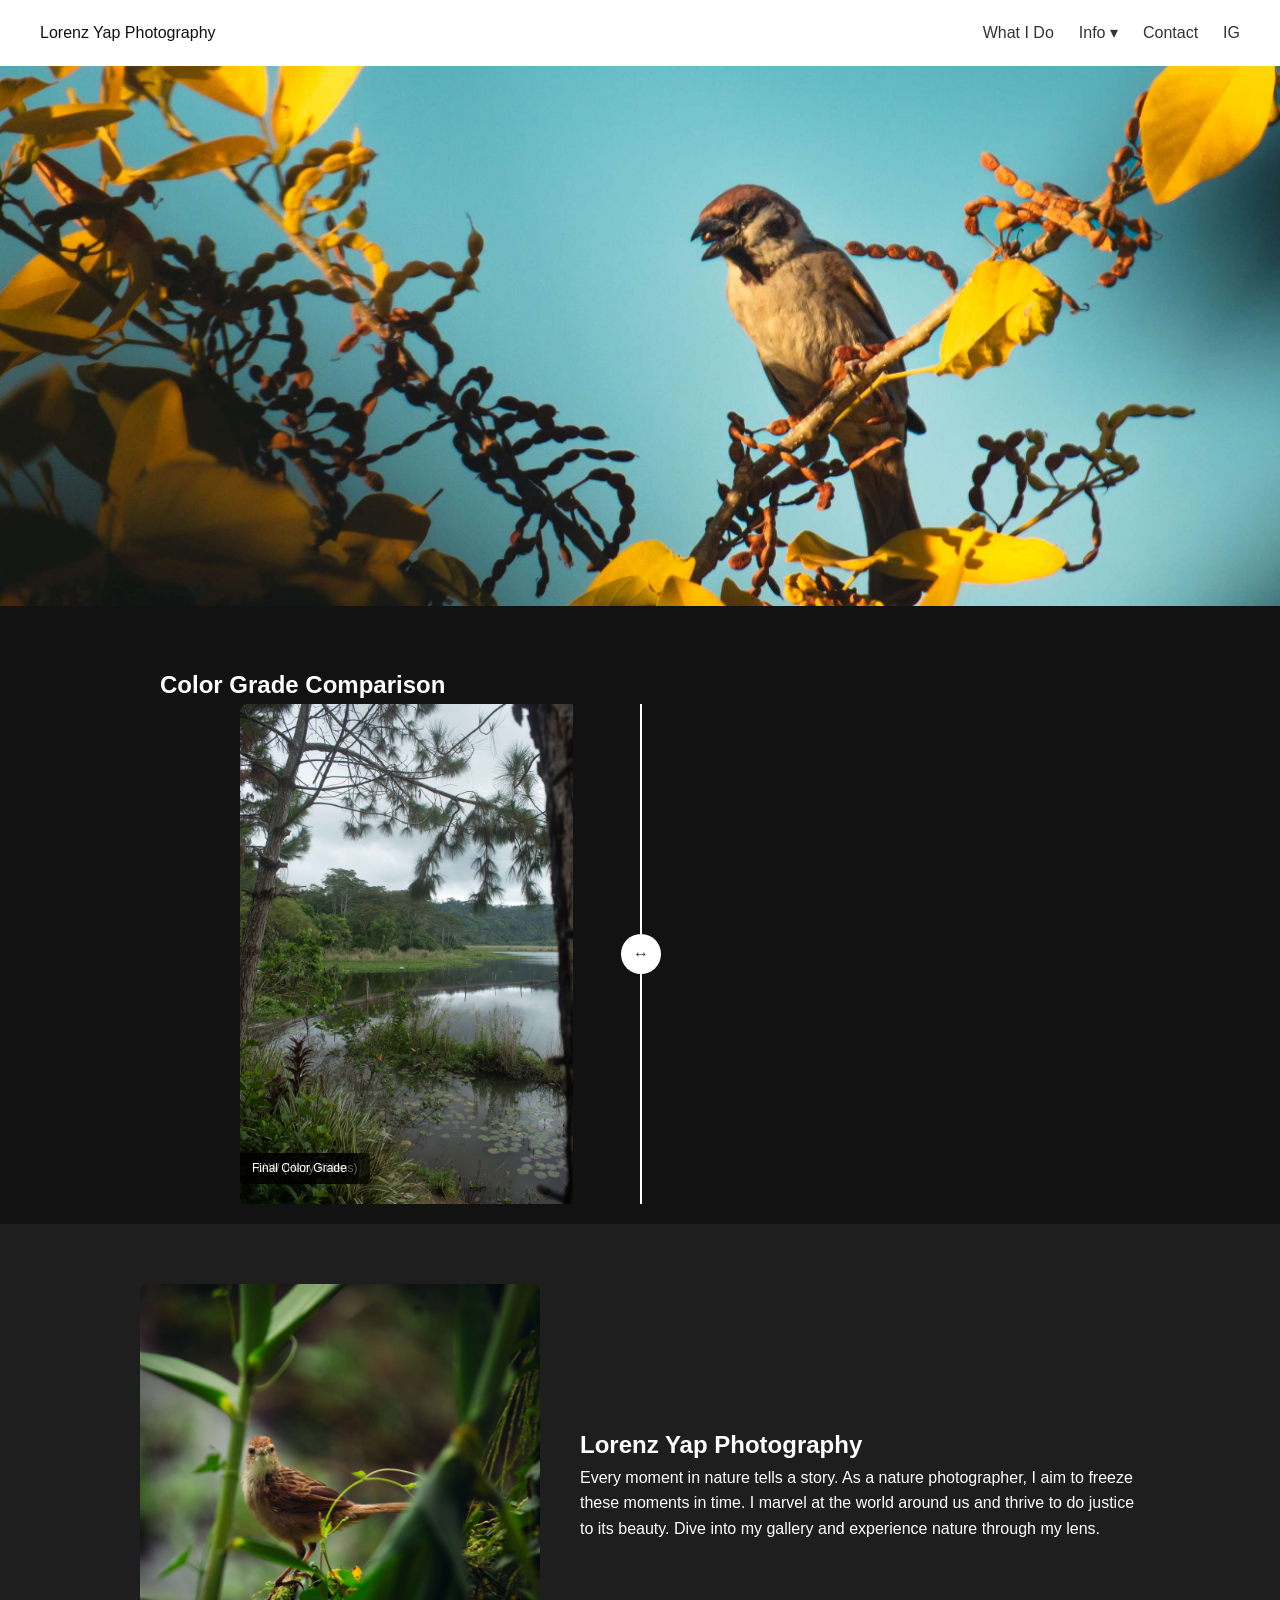
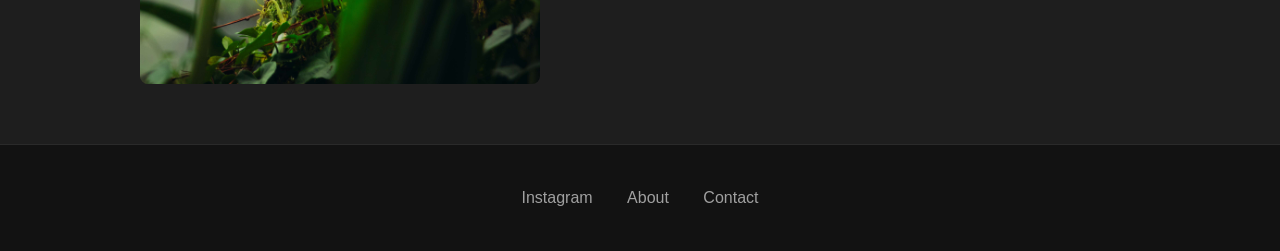
==== index.html @ a3f5b10c "testfirst" ====
<!DOCTYPE html>
<html lang="en">
<head>
    <meta charset="UTF-8">
    <meta name="viewport" content="width=device-width, initial-scale=1.0">
    <title>Lorenz Yap | Photography Portfolio</title>
    <link rel="stylesheet" href="style.css">
</head>
<body>

    <nav class="site-navigation">
        <div class="nav-container">
            <div class="nav-logo">Lorenz Yap Photography</div>
            <div class="nav-links">
                <a href="#what-i-do">What I Do</a>
                <div class="dropdown">
                    <a href="#" class="dropbtn">Info ▾</a>
                    <div class="dropdown-content">
                        <a href="equipment.html">Equipment</a>
                        <a href="about.html">About Me</a>
                    </div>
                </div>
                <a href="contact.html">Contact</a>
                <a href="https://instagram.com" target="_blank" class="social-icon">IG</a>
            </div>
        </div>
    </nav>

    <section class="hero-carousel">
        <div class="carousel-slide fade"><img src="Sparrow.jpg" alt="Photography"></div>
        <div class="carousel-slide fade"><img src="Munia.jpg" alt="Photography"></div>
        <div class="carousel-slide fade"><img src="Sunbird.jpg" alt="Photography"></div>
    </section>

    <div class="portfolio-container">
        <section class="slider-section">
            <h2 class="section-title">Color Grade Comparison</h2>
            <div class="slider-container" id="sliderContainer">
                <img src="Edit1.jpg" alt="Edited" class="slider-img img-after">
                <div class="slider-badge badge-edited">Final Color Grade</div>
                <div class="img-before" id="beforeImg">
                    <img src="Raw1.jpg" alt="RAW" class="slider-img">
                    <div class="slider-badge badge-raw">RAW (Hazy Kitlens)</div>
                </div>
                <input type="range" min="0" max="100" value="50" class="slider-input" id="imageSlider">
                <div class="slider-handle" id="sliderHandle"><div class="slider-button">↔</div></div>
            </div>
        </section>
    </div>

    <section class="about-section">
        <div class="about-container">
            <img src="Grassbird.jpg" alt="About Me">
            <div class="about-text">
                <h2>Lorenz Yap Photography</h2>
                <p>Every moment in nature tells a story. As a nature photographer, I aim to freeze these moments in time. I marvel at the world around us and thrive to do justice to its beauty. Dive into my gallery and experience nature through my lens.</p>
            </div>
        </div>
    </section>

    <footer class="site-footer">
        <div class="footer-links">
            <a href="https://instagram.com" target="_blank">Instagram</a>
            <a href="about.html">About</a>
            <a href="contact.html">Contact</a>
        </div>
    </footer>

    <script src="script.js"></script>
</body>
</html>
---- style.css ----
:root { --bg-primary: #121212; --bg-surface: #1e1e1e; --text-main: #ffffff; --text-muted: #a0a0a0; --border-color: #2a2a2a; }
* { margin: 0; padding: 0; box-sizing: border-box; }
body { background-color: var(--bg-primary); color: var(--text-main); font-family: sans-serif; line-height: 1.6; }

.site-navigation { background-color: #ffffff; color: #111111; padding: 20px 40px; box-shadow: 0 4px 20px rgba(0,0,0,0.1); }
.nav-container { max-width: 1200px; margin: 0 auto; display: flex; justify-content: space-between; align-items: center; }
.nav-links { display: flex; align-items: center; }
.nav-links a { color: #333333; text-decoration: none; margin-left: 25px; }

.dropdown { position: relative; display: inline-block; }
.dropdown-content { display: none; position: absolute; background-color: #ffffff; min-width: 140px; box-shadow: 0px 8px 16px rgba(0,0,0,0.1); z-index: 100; top: 100%; left: 0; }
.dropdown-content a { color: #444444 !important; padding: 12px 16px; display: block; }
.dropdown:hover .dropdown-content { display: block; }

.hero-carousel { position: relative; height: 60vh; width: 100%; overflow: hidden; margin-bottom: 40px; }
.carousel-slide { position: absolute; width: 100%; height: 100%; display: none; }
.carousel-slide img { width: 100%; height: 100%; object-fit: cover; }
.fade { animation: fadeEffect 1.5s; }
@keyframes fadeEffect { from {opacity: 0.4;} to {opacity: 1;} }

.portfolio-container { max-width: 1000px; margin: 0 auto; padding: 20px; }
.slider-container { position: relative; width: 100%; max-width: 800px; height: 500px; margin: 0 auto; border-radius: 8px; overflow: hidden; }
.slider-img { position: absolute; top: 0; left: 0; height: 100%; object-fit: cover; pointer-events: none; }
.img-before { position: absolute; top: 0; left: 0; height: 100%; width: 50%; overflow: hidden; z-index: 2; }
.slider-input { position: absolute; top: 0; left: 0; width: 100%; height: 100%; opacity: 0; cursor: ew-resize; z-index: 20; }
.slider-handle { position: absolute; top: 0; bottom: 0; left: 50%; width: 2px; background: #ffffff; z-index: 10; pointer-events: none; }
.slider-button { position: absolute; top: 50%; left: 50%; transform: translate(-50%, -50%); width: 40px; height: 40px; background: #ffffff; border-radius: 50%; display: flex; align-items: center; justify-content: center; color: #333333; }
.slider-badge { position: absolute; bottom: 20px; padding: 6px 12px; background: rgba(0,0,0,0.6); border-radius: 4px; font-size: 0.75rem; z-index: 5; }

.about-section { background: var(--bg-surface); padding: 60px 20px; }
.about-container { display: flex; align-items: center; gap: 40px; max-width: 1000px; margin: auto; }
.about-container img { width: 40%; border-radius: 8px; }
.about-text { width: 60%; }

.site-footer { padding: 40px; text-align: center; border-top: 1px solid var(--border-color); }
.footer-links a { margin: 0 15px; color: var(--text-muted); text-decoration: none; }
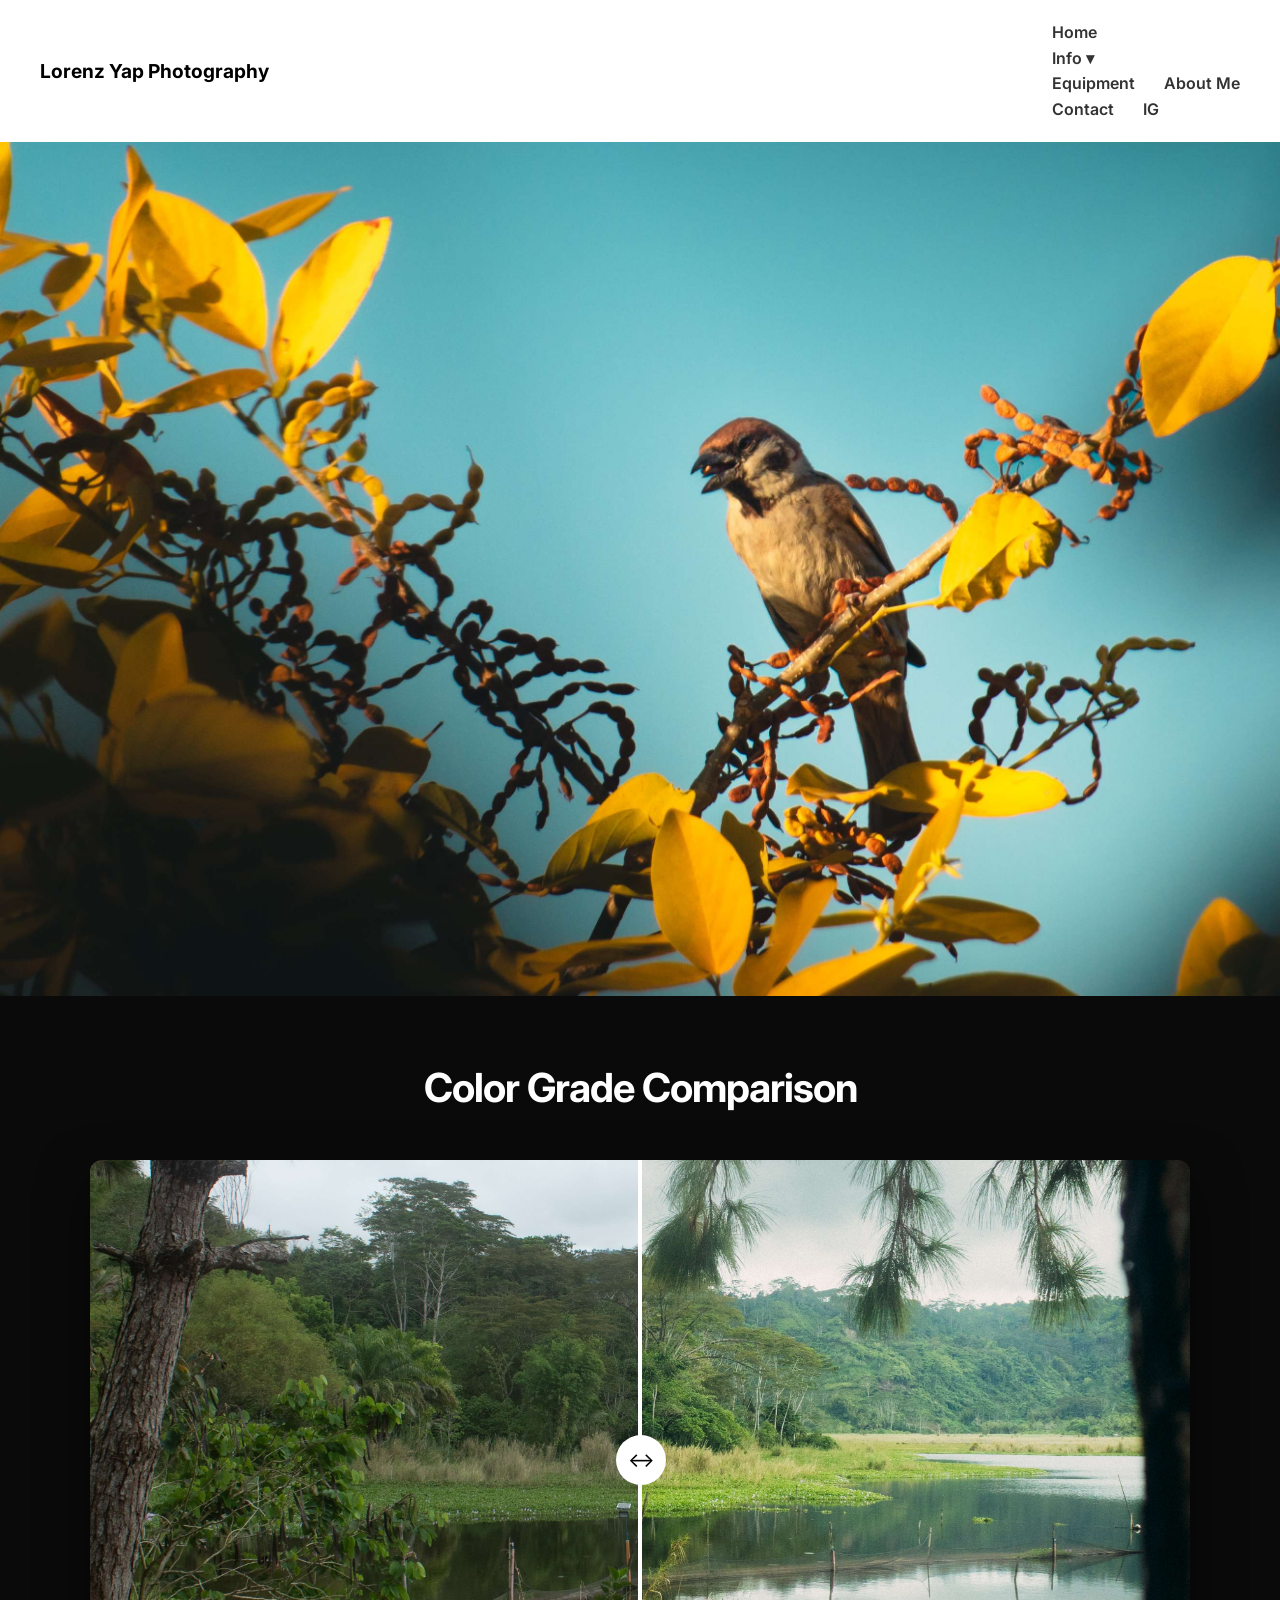
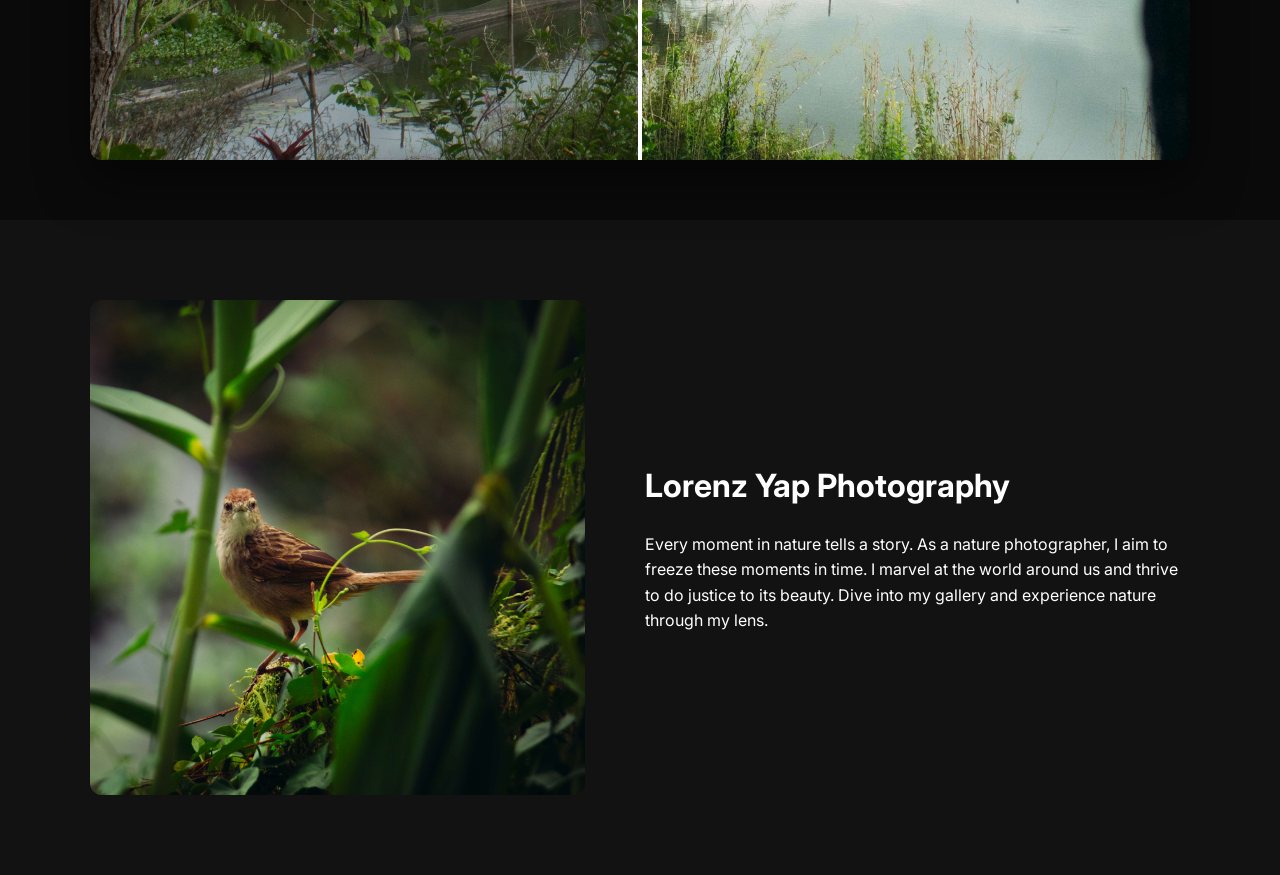
==== commit 0ffc1ca8: "test11" ====
--- a/index.html
+++ b/index.html
@@ -3,7 +3,8 @@
 <head>
     <meta charset="UTF-8">
     <meta name="viewport" content="width=device-width, initial-scale=1.0">
-    <title>Lorenz Yap | Photography Portfolio</title>
+    <title>Lorenz Yap | Photography</title>
+    <link href="https://fonts.googleapis.com/css2?family=Inter:wght@400;700&display=swap" rel="stylesheet">
     <link rel="stylesheet" href="style.css">
 </head>
 <body>
@@ -12,7 +13,7 @@
         <div class="nav-container">
             <div class="nav-logo">Lorenz Yap Photography</div>
             <div class="nav-links">
-                <a href="#what-i-do">What I Do</a>
+                <a href="#">Home</a>
                 <div class="dropdown">
                     <a href="#" class="dropbtn">Info ▾</a>
                     <div class="dropdown-content">
@@ -27,9 +28,9 @@
     </nav>
 
     <section class="hero-carousel">
-        <div class="carousel-slide fade"><img src="Sparrow.jpg" alt="Photography"></div>
-        <div class="carousel-slide fade"><img src="Munia.jpg" alt="Photography"></div>
-        <div class="carousel-slide fade"><img src="Sunbird.jpg" alt="Photography"></div>
+        <div class="carousel-slide fade"><img src="Sparrow.jpg" alt="Photo 1"></div>
+        <div class="carousel-slide fade"><img src="Munia.jpg" alt="Photo 2"></div>
+        <div class="carousel-slide fade"><img src="Sunbird.jpg" alt="Photo 3"></div>
     </section>
 
     <div class="portfolio-container">
@@ -58,14 +59,6 @@
         </div>
     </section>
 
-    <footer class="site-footer">
-        <div class="footer-links">
-            <a href="https://instagram.com" target="_blank">Instagram</a>
-            <a href="about.html">About</a>
-            <a href="contact.html">Contact</a>
-        </div>
-    </footer>
-
     <script src="script.js"></script>
 </body>
 </html>
--- a/style.css
+++ b/style.css
@@ -1,36 +1,31 @@
-:root { --bg-primary: #121212; --bg-surface: #1e1e1e; --text-main: #ffffff; --text-muted: #a0a0a0; --border-color: #2a2a2a; }
+:root { --bg-primary: #0a0a0a; --bg-surface: #121212; --text-main: #ffffff; --text-muted: #a0a0a0; }
 * { margin: 0; padding: 0; box-sizing: border-box; }
-body { background-color: var(--bg-primary); color: var(--text-main); font-family: sans-serif; line-height: 1.6; }
+body { background-color: var(--bg-primary); color: var(--text-main); font-family: 'Inter', sans-serif; line-height: 1.6; }
 
-.site-navigation { background-color: #ffffff; color: #111111; padding: 20px 40px; box-shadow: 0 4px 20px rgba(0,0,0,0.1); }
+/* Nav */
+.site-navigation { background-color: #ffffff; padding: 20px 40px; }
 .nav-container { max-width: 1200px; margin: 0 auto; display: flex; justify-content: space-between; align-items: center; }
-.nav-links { display: flex; align-items: center; }
-.nav-links a { color: #333333; text-decoration: none; margin-left: 25px; }
+.nav-logo { font-weight: 700; color: #000; font-size: 1.2rem; }
+.nav-links a { color: #333; text-decoration: none; margin-left: 25px; font-weight: 600; }
 
-.dropdown { position: relative; display: inline-block; }
-.dropdown-content { display: none; position: absolute; background-color: #ffffff; min-width: 140px; box-shadow: 0px 8px 16px rgba(0,0,0,0.1); z-index: 100; top: 100%; left: 0; }
-.dropdown-content a { color: #444444 !important; padding: 12px 16px; display: block; }
-.dropdown:hover .dropdown-content { display: block; }
-
-.hero-carousel { position: relative; height: 60vh; width: 100%; overflow: hidden; margin-bottom: 40px; }
+/* 3:2 Hero Carousel */
+.hero-carousel { position: relative; width: 100%; aspect-ratio: 3 / 2; overflow: hidden; margin-bottom: 60px; }
 .carousel-slide { position: absolute; width: 100%; height: 100%; display: none; }
 .carousel-slide img { width: 100%; height: 100%; object-fit: cover; }
-.fade { animation: fadeEffect 1.5s; }
-@keyframes fadeEffect { from {opacity: 0.4;} to {opacity: 1;} }
 
-.portfolio-container { max-width: 1000px; margin: 0 auto; padding: 20px; }
-.slider-container { position: relative; width: 100%; max-width: 800px; height: 500px; margin: 0 auto; border-radius: 8px; overflow: hidden; }
-.slider-img { position: absolute; top: 0; left: 0; height: 100%; object-fit: cover; pointer-events: none; }
-.img-before { position: absolute; top: 0; left: 0; height: 100%; width: 50%; overflow: hidden; z-index: 2; }
+/* Bigger Landscape Slider */
+.section-title { text-align: center; font-size: 2.5rem; margin-bottom: 40px; letter-spacing: -1px; }
+.slider-container { position: relative; width: 100%; max-width: 1100px; height: 600px; margin: 0 auto; border-radius: 12px; overflow: hidden; box-shadow: 0 20px 50px rgba(0,0,0,0.5); }
+.slider-img { position: absolute; top: 0; left: 0; width: 100%; height: 100%; object-fit: cover; pointer-events: none; }
+.img-before { position: absolute; top: 0; left: 0; height: 100%; width: 50%; overflow: hidden; z-index: 2; border-right: 2px solid white; }
+.img-before img { width: 1100px; } /* Ensures raw image matches container width */
 .slider-input { position: absolute; top: 0; left: 0; width: 100%; height: 100%; opacity: 0; cursor: ew-resize; z-index: 20; }
-.slider-handle { position: absolute; top: 0; bottom: 0; left: 50%; width: 2px; background: #ffffff; z-index: 10; pointer-events: none; }
-.slider-button { position: absolute; top: 50%; left: 50%; transform: translate(-50%, -50%); width: 40px; height: 40px; background: #ffffff; border-radius: 50%; display: flex; align-items: center; justify-content: center; color: #333333; }
-.slider-badge { position: absolute; bottom: 20px; padding: 6px 12px; background: rgba(0,0,0,0.6); border-radius: 4px; font-size: 0.75rem; z-index: 5; }
+.slider-handle { position: absolute; top: 0; bottom: 0; left: 50%; width: 2px; background: #fff; z-index: 10; pointer-events: none; }
+.slider-button { position: absolute; top: 50%; left: 50%; transform: translate(-50%, -50%); width: 50px; height: 50px; background: #fff; border-radius: 50%; display: flex; align-items: center; justify-content: center; color: #000; font-size: 20px; }
 
-.about-section { background: var(--bg-surface); padding: 60px 20px; }
-.about-container { display: flex; align-items: center; gap: 40px; max-width: 1000px; margin: auto; }
-.about-container img { width: 40%; border-radius: 8px; }
-.about-text { width: 60%; }
-
-.site-footer { padding: 40px; text-align: center; border-top: 1px solid var(--border-color); }
-.footer-links a { margin: 0 15px; color: var(--text-muted); text-decoration: none; }+/* About & Footer */
+.about-section { background: var(--bg-surface); padding: 80px 20px; margin-top: 60px; }
+.about-container { display: flex; align-items: center; gap: 60px; max-width: 1100px; margin: auto; }
+.about-container img { width: 45%; border-radius: 12px; }
+.about-text { width: 55%; }
+.about-text h2 { font-size: 2rem; margin-bottom: 20px; }
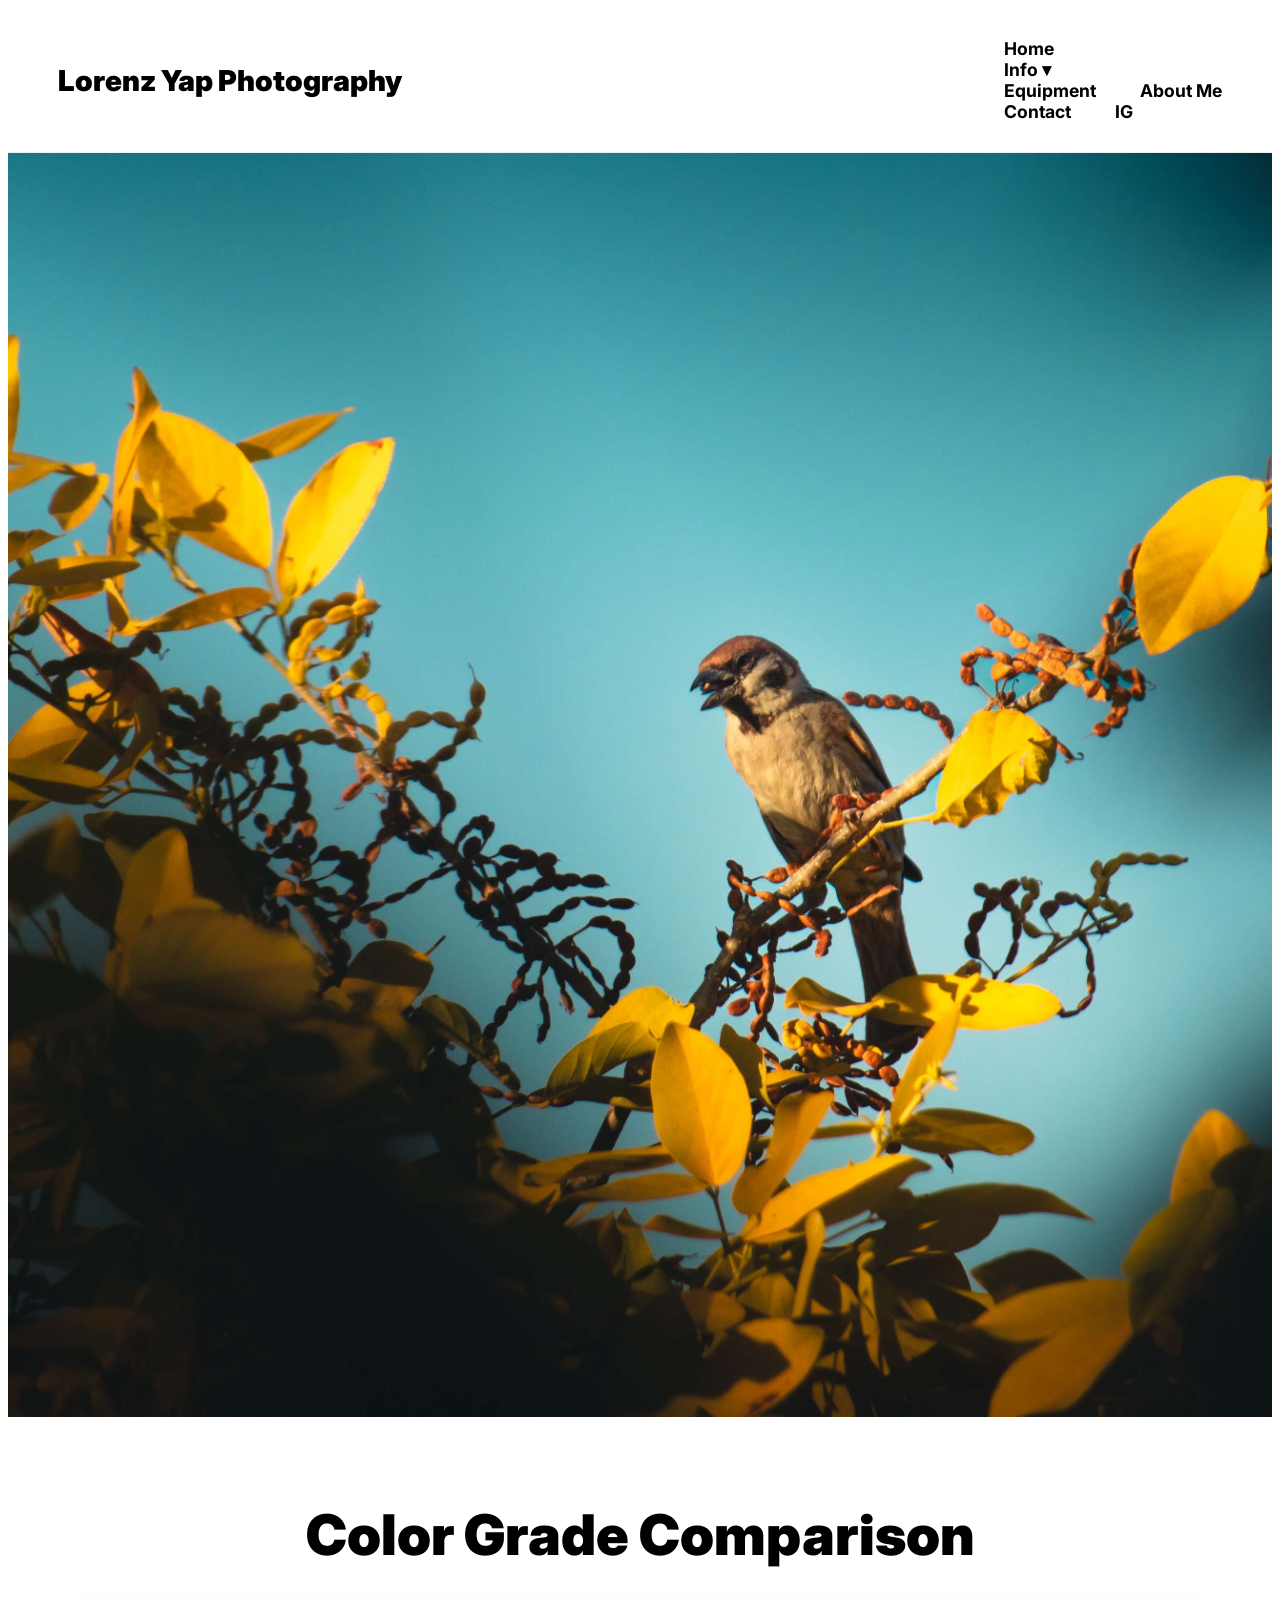
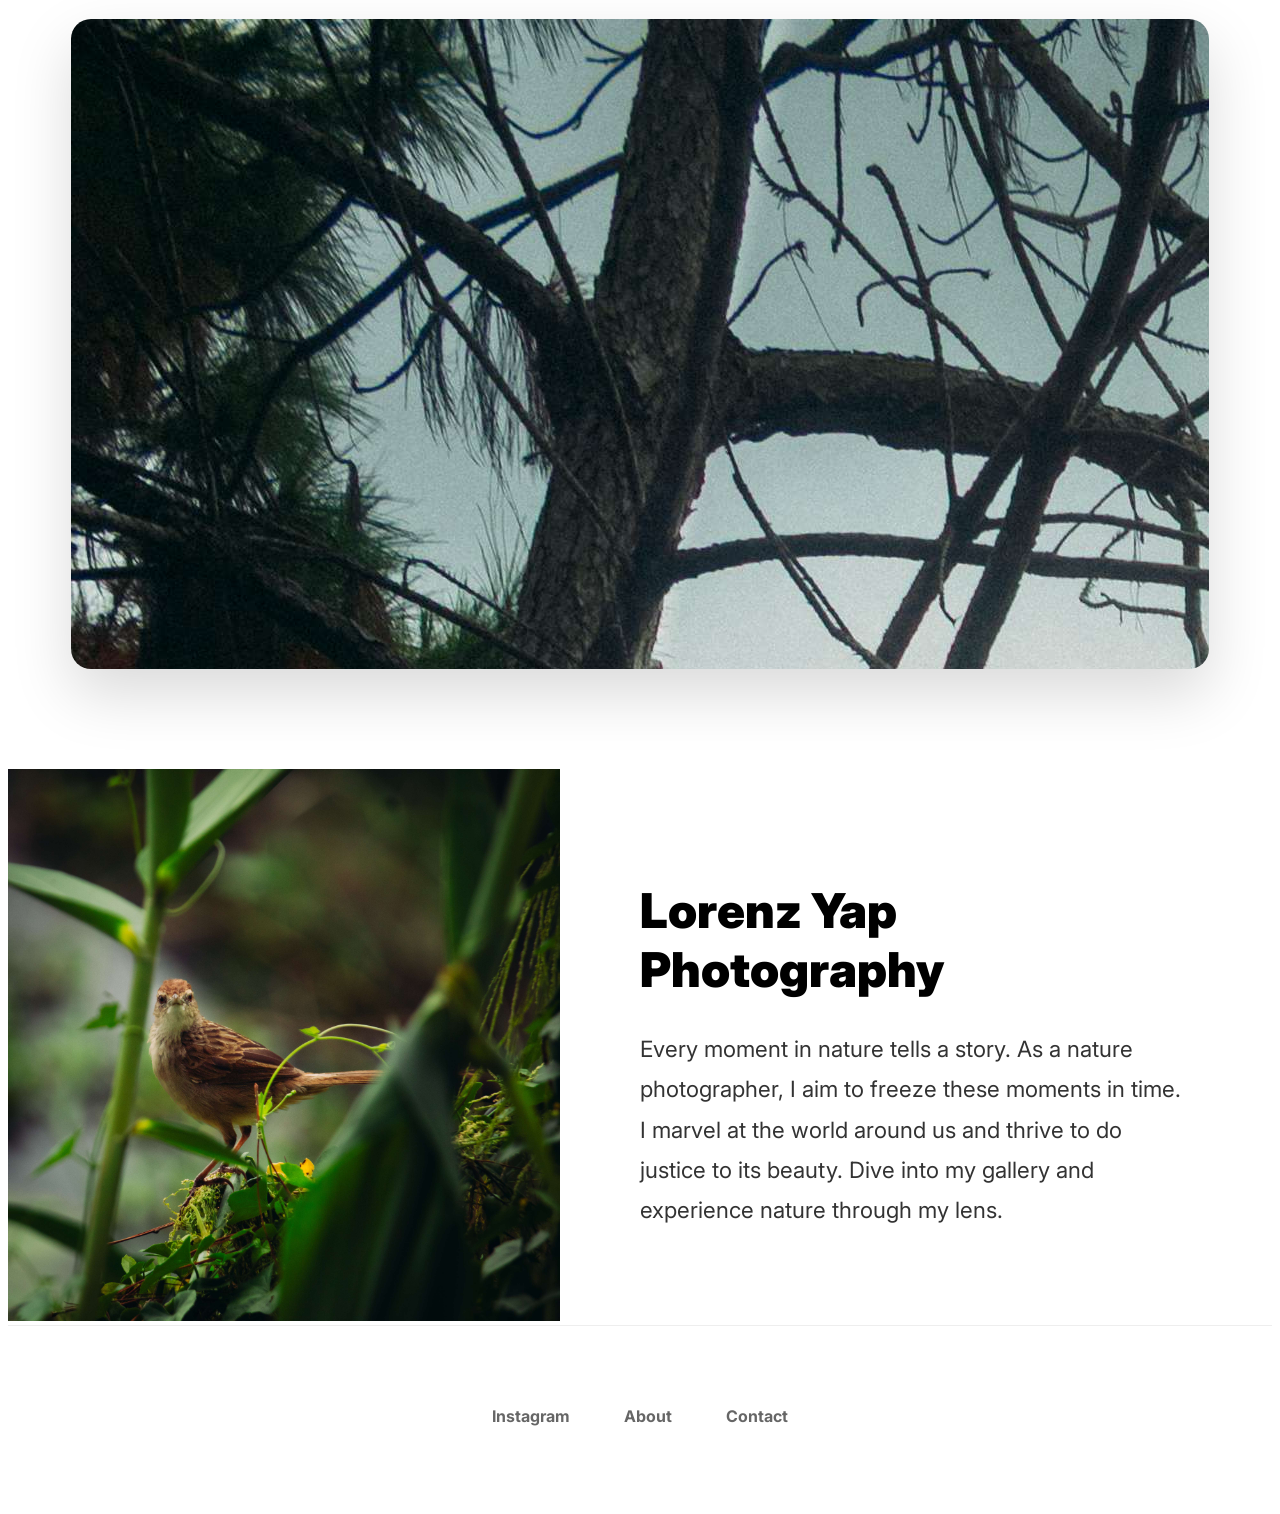
==== commit 785f8c99: "test12" ====
--- a/index.html
+++ b/index.html
@@ -4,7 +4,7 @@
     <meta charset="UTF-8">
     <meta name="viewport" content="width=device-width, initial-scale=1.0">
     <title>Lorenz Yap | Photography</title>
-    <link href="https://fonts.googleapis.com/css2?family=Inter:wght@400;700&display=swap" rel="stylesheet">
+    <link href="https://fonts.googleapis.com/css2?family=Inter:wght@400;700;900&display=swap" rel="stylesheet">
     <link rel="stylesheet" href="style.css">
 </head>
 <body>
@@ -33,31 +33,39 @@
         <div class="carousel-slide fade"><img src="Sunbird.jpg" alt="Photo 3"></div>
     </section>
 
-    <div class="portfolio-container">
+    <div class="content-wrapper">
         <section class="slider-section">
             <h2 class="section-title">Color Grade Comparison</h2>
             <div class="slider-container" id="sliderContainer">
-                <img src="Edit1.jpg" alt="Edited" class="slider-img img-after">
-                <div class="slider-badge badge-edited">Final Color Grade</div>
+                <img src="Edit1.jpg" alt="Edited" class="slider-img">
                 <div class="img-before" id="beforeImg">
                     <img src="Raw1.jpg" alt="RAW" class="slider-img">
-                    <div class="slider-badge badge-raw">RAW (Hazy Kitlens)</div>
                 </div>
                 <input type="range" min="0" max="100" value="50" class="slider-input" id="imageSlider">
                 <div class="slider-handle" id="sliderHandle"><div class="slider-button">↔</div></div>
             </div>
         </section>
+
+        <section class="about-section">
+            <div class="about-container">
+                <div class="about-image-side">
+                    <img src="Grassbird.jpg" alt="About Me">
+                </div>
+                <div class="about-text-side">
+                    <h2>Lorenz Yap Photography</h2>
+                    <p>Every moment in nature tells a story. As a nature photographer, I aim to freeze these moments in time. I marvel at the world around us and thrive to do justice to its beauty. Dive into my gallery and experience nature through my lens.</p>
+                </div>
+            </div>
+        </section>
     </div>
 
-    <section class="about-section">
-        <div class="about-container">
-            <img src="Grassbird.jpg" alt="About Me">
-            <div class="about-text">
-                <h2>Lorenz Yap Photography</h2>
-                <p>Every moment in nature tells a story. As a nature photographer, I aim to freeze these moments in time. I marvel at the world around us and thrive to do justice to its beauty. Dive into my gallery and experience nature through my lens.</p>
-            </div>
+    <footer class="site-footer">
+        <div class="footer-links">
+            <a href="https://instagram.com" target="_blank">Instagram</a>
+            <a href="about.html">About</a>
+            <a href="contact.html">Contact</a>
         </div>
-    </section>
+    </footer>
 
     <script src="script.js"></script>
 </body>
--- a/style.css
+++ b/style.css
@@ -1,31 +1,29 @@
-:root { --bg-primary: #0a0a0a; --bg-surface: #121212; --text-main: #ffffff; --text-muted: #a0a0a0; }
-* { margin: 0; padding: 0; box-sizing: border-box; }
-body { background-color: var(--bg-primary); color: var(--text-main); font-family: 'Inter', sans-serif; line-height: 1.6; }
+:root { --bg-color: #ffffff; --text-color: #000000; }
+body { background-color: var(--bg-color); color: var(--text-color); font-family: 'Inter', sans-serif; }
 
-/* Nav */
-.site-navigation { background-color: #ffffff; padding: 20px 40px; }
-.nav-container { max-width: 1200px; margin: 0 auto; display: flex; justify-content: space-between; align-items: center; }
-.nav-logo { font-weight: 700; color: #000; font-size: 1.2rem; }
-.nav-links a { color: #333; text-decoration: none; margin-left: 25px; font-weight: 600; }
+/* Navigation */
+.site-navigation { background: #fff; padding: 30px 50px; border-bottom: 1px solid #eee; }
+.nav-container { max-width: 1400px; margin: 0 auto; display: flex; justify-content: space-between; align-items: center; }
+.nav-logo { font-size: 1.8rem; font-weight: 900; }
+.nav-links a { color: #000; text-decoration: none; margin-left: 40px; font-weight: 700; font-size: 1.1rem; }
 
-/* 3:2 Hero Carousel */
-.hero-carousel { position: relative; width: 100%; aspect-ratio: 3 / 2; overflow: hidden; margin-bottom: 60px; }
-.carousel-slide { position: absolute; width: 100%; height: 100%; display: none; }
+/* Hero */
+.hero-carousel { width: 100%; aspect-ratio: 3 / 2; margin-bottom: 80px; }
 .carousel-slide img { width: 100%; height: 100%; object-fit: cover; }
 
-/* Bigger Landscape Slider */
-.section-title { text-align: center; font-size: 2.5rem; margin-bottom: 40px; letter-spacing: -1px; }
-.slider-container { position: relative; width: 100%; max-width: 1100px; height: 600px; margin: 0 auto; border-radius: 12px; overflow: hidden; box-shadow: 0 20px 50px rgba(0,0,0,0.5); }
-.slider-img { position: absolute; top: 0; left: 0; width: 100%; height: 100%; object-fit: cover; pointer-events: none; }
-.img-before { position: absolute; top: 0; left: 0; height: 100%; width: 50%; overflow: hidden; z-index: 2; border-right: 2px solid white; }
-.img-before img { width: 1100px; } /* Ensures raw image matches container width */
-.slider-input { position: absolute; top: 0; left: 0; width: 100%; height: 100%; opacity: 0; cursor: ew-resize; z-index: 20; }
-.slider-handle { position: absolute; top: 0; bottom: 0; left: 50%; width: 2px; background: #fff; z-index: 10; pointer-events: none; }
-.slider-button { position: absolute; top: 50%; left: 50%; transform: translate(-50%, -50%); width: 50px; height: 50px; background: #fff; border-radius: 50%; display: flex; align-items: center; justify-content: center; color: #000; font-size: 20px; }
+/* Slider Section */
+.section-title { text-align: center; font-size: 3.5rem; font-weight: 900; margin-bottom: 50px; }
+.slider-container { position: relative; width: 90%; max-width: 1200px; height: 650px; margin: 0 auto 100px; border-radius: 20px; overflow: hidden; box-shadow: 0 25px 60px rgba(0,0,0,0.15); }
 
-/* About & Footer */
-.about-section { background: var(--bg-surface); padding: 80px 20px; margin-top: 60px; }
-.about-container { display: flex; align-items: center; gap: 60px; max-width: 1100px; margin: auto; }
-.about-container img { width: 45%; border-radius: 12px; }
-.about-text { width: 55%; }
-.about-text h2 { font-size: 2rem; margin-bottom: 20px; }+/* About Section 1:1 Layout */
+.about-section { background: #fff; padding: 0; }
+.about-container { display: flex; align-items: center; width: 100%; }
+.about-image-side { width: 50%; aspect-ratio: 1 / 1; }
+.about-image-side img { width: 100%; height: 100%; object-fit: cover; }
+.about-text-side { width: 50%; padding: 0 80px; }
+.about-text-side h2 { font-size: 3rem; font-weight: 900; margin-bottom: 30px; }
+.about-text-side p { font-size: 1.4rem; color: #333; line-height: 1.8; }
+
+/* Footer */
+.site-footer { padding: 80px; text-align: center; border-top: 1px solid #eee; }
+.footer-links a { margin: 0 25px; font-weight: 700; color: #666; text-decoration: none; }
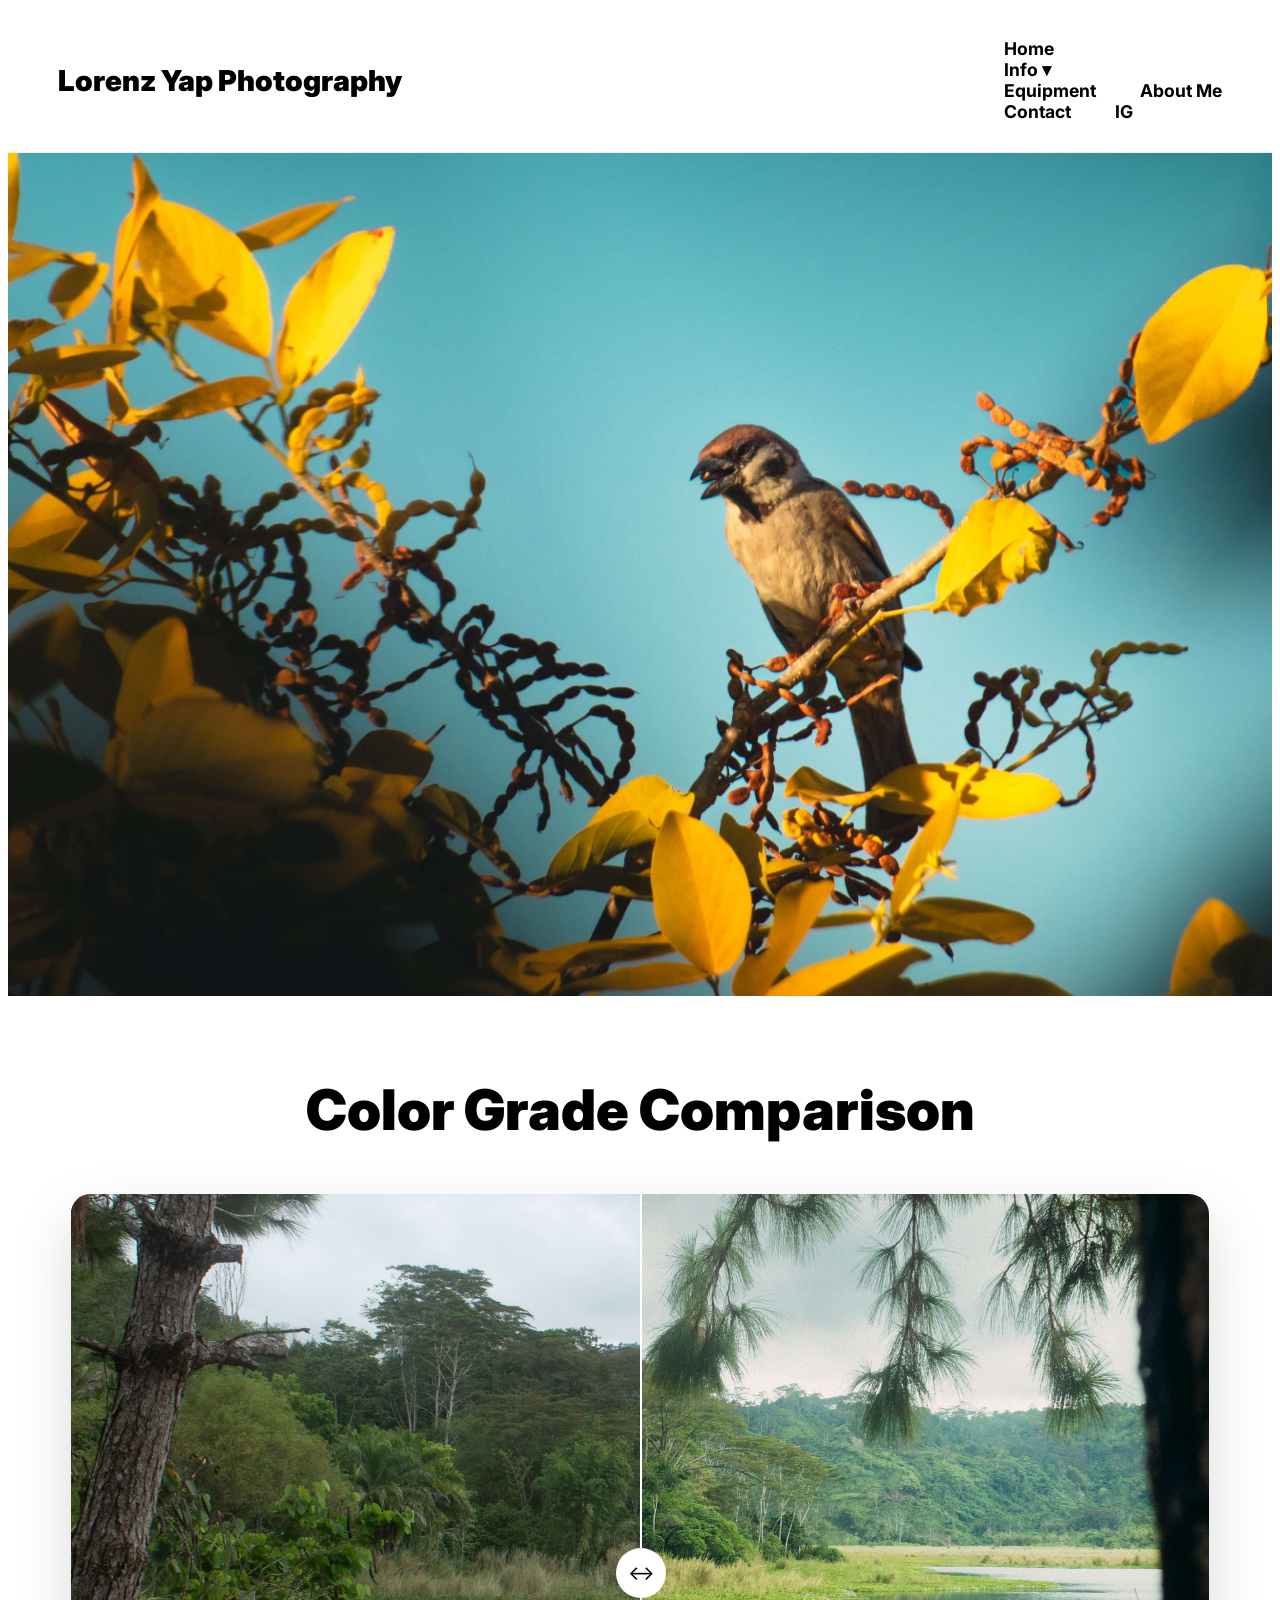
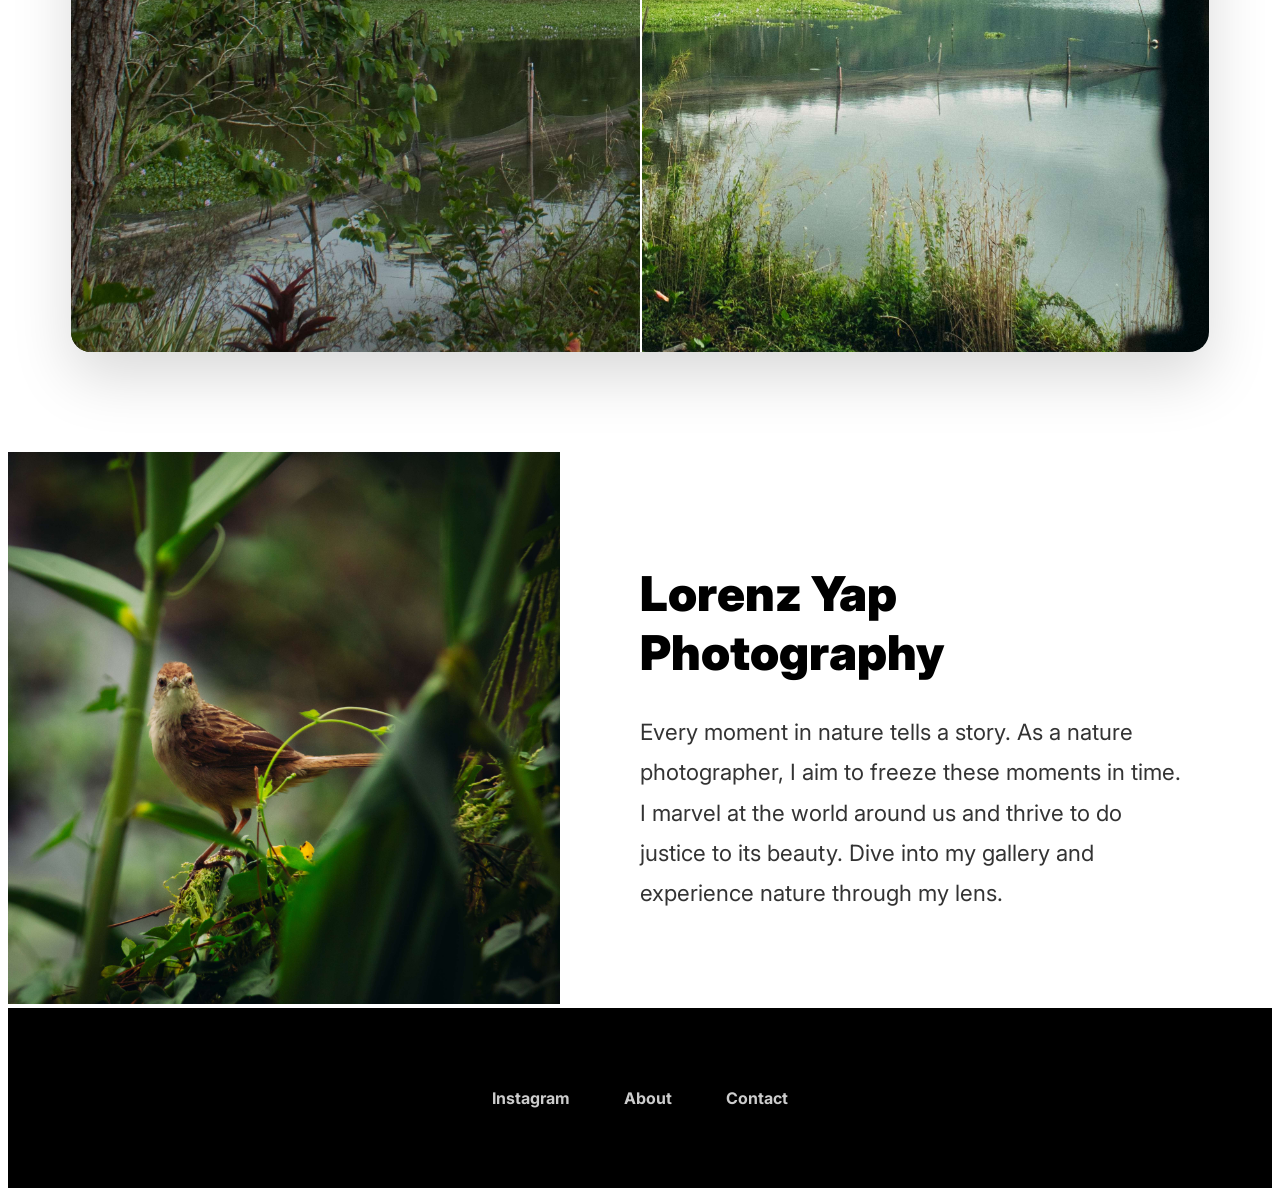
==== commit 5b655655: "test13" ====
--- a/index.html
+++ b/index.html
@@ -28,36 +28,32 @@
     </nav>
 
     <section class="hero-carousel">
-        <div class="carousel-slide fade"><img src="Sparrow.jpg" alt="Photo 1"></div>
-        <div class="carousel-slide fade"><img src="Munia.jpg" alt="Photo 2"></div>
-        <div class="carousel-slide fade"><img src="Sunbird.jpg" alt="Photo 3"></div>
+        <div class="carousel-slide fade"><img src="Sparrow.jpg"></div>
+        <div class="carousel-slide fade"><img src="Munia.jpg"></div>
+        <div class="carousel-slide fade"><img src="Sunbird.jpg"></div>
     </section>
 
-    <div class="content-wrapper">
-        <section class="slider-section">
-            <h2 class="section-title">Color Grade Comparison</h2>
-            <div class="slider-container" id="sliderContainer">
-                <img src="Edit1.jpg" alt="Edited" class="slider-img">
-                <div class="img-before" id="beforeImg">
-                    <img src="Raw1.jpg" alt="RAW" class="slider-img">
-                </div>
-                <input type="range" min="0" max="100" value="50" class="slider-input" id="imageSlider">
-                <div class="slider-handle" id="sliderHandle"><div class="slider-button">↔</div></div>
+    <section class="slider-section">
+        <h2 class="section-title">Color Grade Comparison</h2>
+        <div class="slider-container" id="sliderContainer">
+            <img src="Edit1.jpg" alt="Edited" class="slider-img">
+            <div class="img-before" id="beforeImg">
+                <img src="Raw1.jpg" alt="RAW" class="slider-img">
             </div>
-        </section>
+            <input type="range" min="0" max="100" value="50" class="slider-input" id="imageSlider">
+            <div class="slider-handle" id="sliderHandle"><div class="slider-button">↔</div></div>
+        </div>
+    </section>
 
-        <section class="about-section">
-            <div class="about-container">
-                <div class="about-image-side">
-                    <img src="Grassbird.jpg" alt="About Me">
-                </div>
-                <div class="about-text-side">
-                    <h2>Lorenz Yap Photography</h2>
-                    <p>Every moment in nature tells a story. As a nature photographer, I aim to freeze these moments in time. I marvel at the world around us and thrive to do justice to its beauty. Dive into my gallery and experience nature through my lens.</p>
-                </div>
+    <section class="about-section">
+        <div class="about-container">
+            <div class="about-image-side"><img src="Grassbird.jpg"></div>
+            <div class="about-text-side">
+                <h2>Lorenz Yap Photography</h2>
+                <p>Every moment in nature tells a story. As a nature photographer, I aim to freeze these moments in time. I marvel at the world around us and thrive to do justice to its beauty. Dive into my gallery and experience nature through my lens.</p>
             </div>
-        </section>
-    </div>
+        </div>
+    </section>
 
     <footer class="site-footer">
         <div class="footer-links">
--- a/style.css
+++ b/style.css
@@ -1,21 +1,27 @@
 :root { --bg-color: #ffffff; --text-color: #000000; }
 body { background-color: var(--bg-color); color: var(--text-color); font-family: 'Inter', sans-serif; }
 
-/* Navigation */
 .site-navigation { background: #fff; padding: 30px 50px; border-bottom: 1px solid #eee; }
 .nav-container { max-width: 1400px; margin: 0 auto; display: flex; justify-content: space-between; align-items: center; }
 .nav-logo { font-size: 1.8rem; font-weight: 900; }
 .nav-links a { color: #000; text-decoration: none; margin-left: 40px; font-weight: 700; font-size: 1.1rem; }
 
-/* Hero */
-.hero-carousel { width: 100%; aspect-ratio: 3 / 2; margin-bottom: 80px; }
+/* 3:2 Ratio Fixed */
+.hero-carousel { width: 100%; aspect-ratio: 3 / 2; overflow: hidden; margin-bottom: 80px; }
+.carousel-slide { width: 100%; height: 100%; display: none; }
 .carousel-slide img { width: 100%; height: 100%; object-fit: cover; }
 
-/* Slider Section */
 .section-title { text-align: center; font-size: 3.5rem; font-weight: 900; margin-bottom: 50px; }
-.slider-container { position: relative; width: 90%; max-width: 1200px; height: 650px; margin: 0 auto 100px; border-radius: 20px; overflow: hidden; box-shadow: 0 25px 60px rgba(0,0,0,0.15); }
 
-/* About Section 1:1 Layout */
+/* Landscape Slider Fixed */
+.slider-container { position: relative; width: 90%; max-width: 1200px; aspect-ratio: 3 / 2; margin: 0 auto 100px; border-radius: 20px; overflow: hidden; box-shadow: 0 25px 60px rgba(0,0,0,0.15); }
+.slider-img { width: 100%; height: 100%; object-fit: cover; position: absolute; }
+.img-before { position: absolute; top: 0; left: 0; height: 100%; width: 50%; overflow: hidden; z-index: 2; border-right: 2px solid white; }
+.img-before img { width: 1200px; height: 100%; object-fit: cover; }
+.slider-input { position: absolute; top: 0; left: 0; width: 100%; height: 100%; opacity: 0; cursor: ew-resize; z-index: 20; }
+.slider-handle { position: absolute; top: 0; bottom: 0; left: 50%; width: 2px; background: #fff; z-index: 10; pointer-events: none; }
+.slider-button { position: absolute; top: 50%; left: 50%; transform: translate(-50%, -50%); width: 50px; height: 50px; background: #fff; border-radius: 50%; display: flex; align-items: center; justify-content: center; color: #000; font-size: 20px; }
+
 .about-section { background: #fff; padding: 0; }
 .about-container { display: flex; align-items: center; width: 100%; }
 .about-image-side { width: 50%; aspect-ratio: 1 / 1; }
@@ -24,6 +30,6 @@
 .about-text-side h2 { font-size: 3rem; font-weight: 900; margin-bottom: 30px; }
 .about-text-side p { font-size: 1.4rem; color: #333; line-height: 1.8; }
 
-/* Footer */
-.site-footer { padding: 80px; text-align: center; border-top: 1px solid #eee; }
-.footer-links a { margin: 0 25px; font-weight: 700; color: #666; text-decoration: none; }+/* Footer Black */
+.site-footer { padding: 80px; text-align: center; background: #000; color: #fff; }
+.footer-links a { margin: 0 25px; font-weight: 700; color: #ccc; text-decoration: none; }
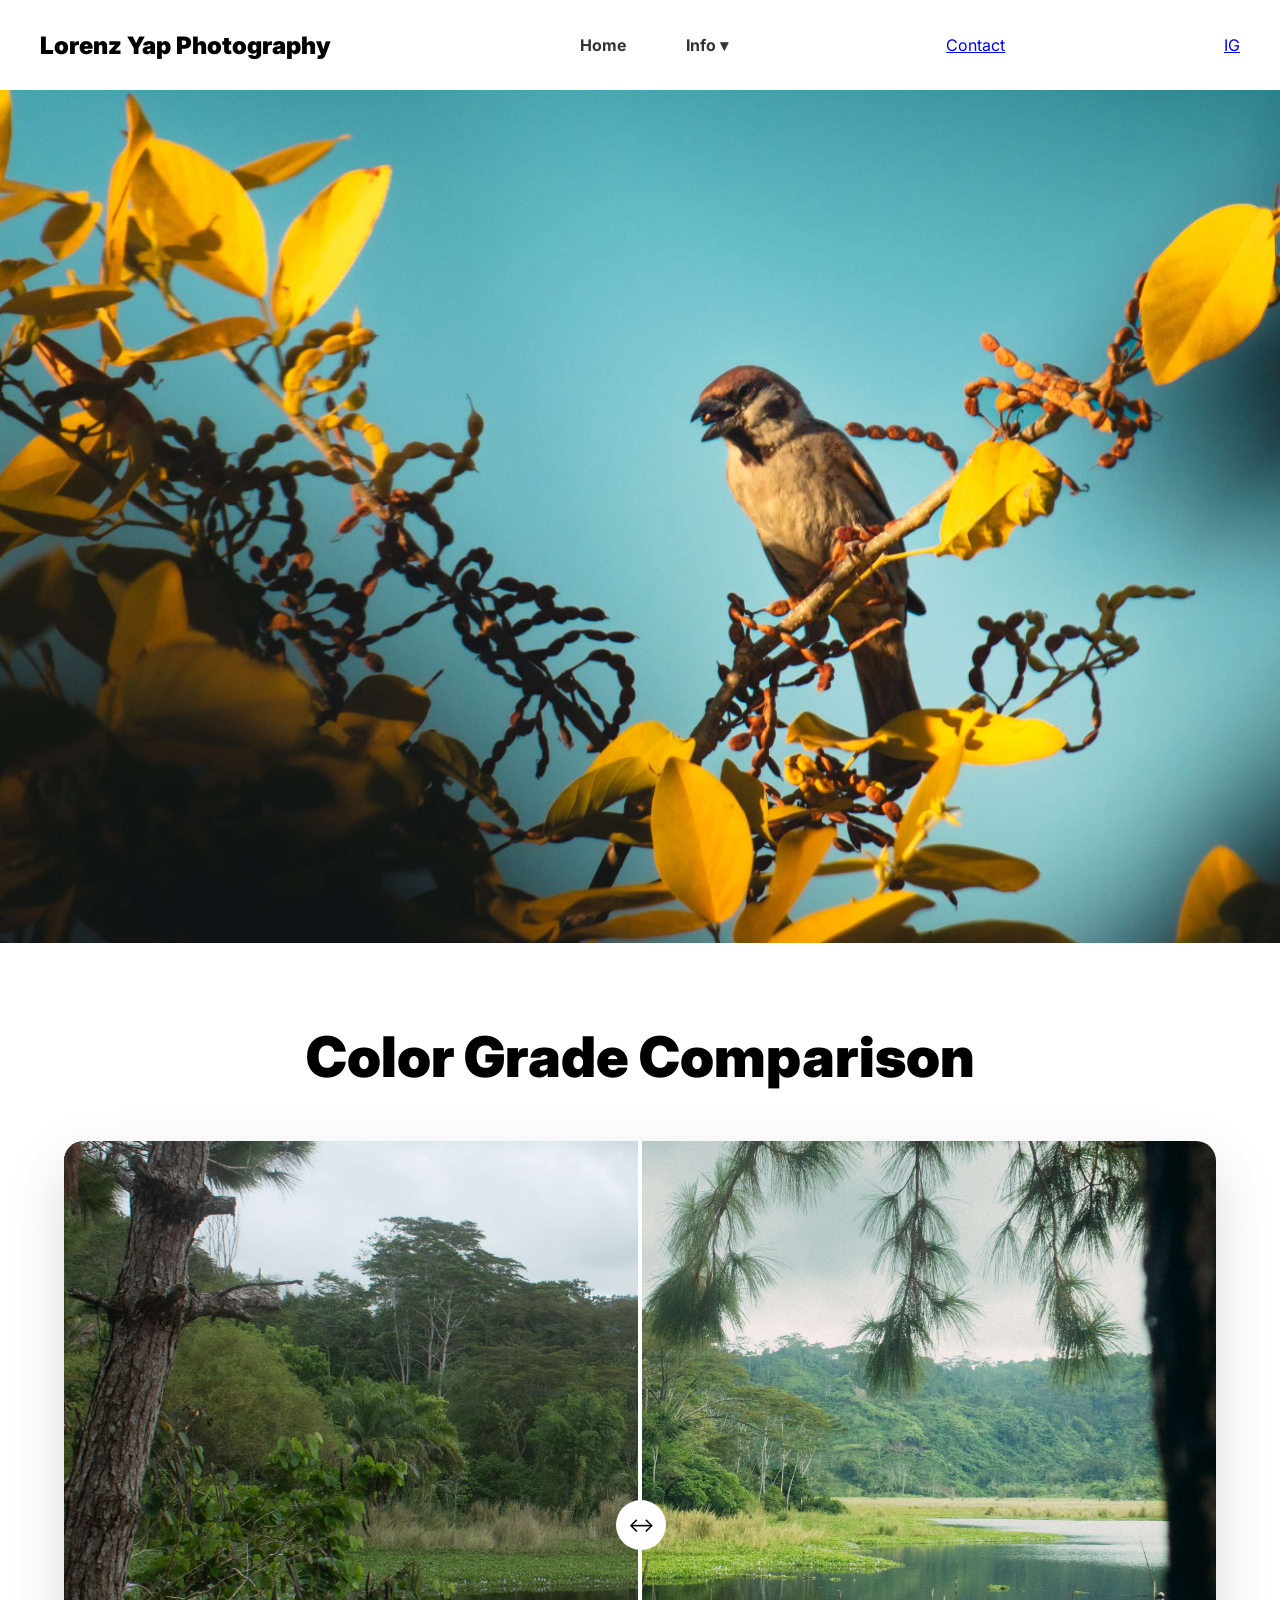
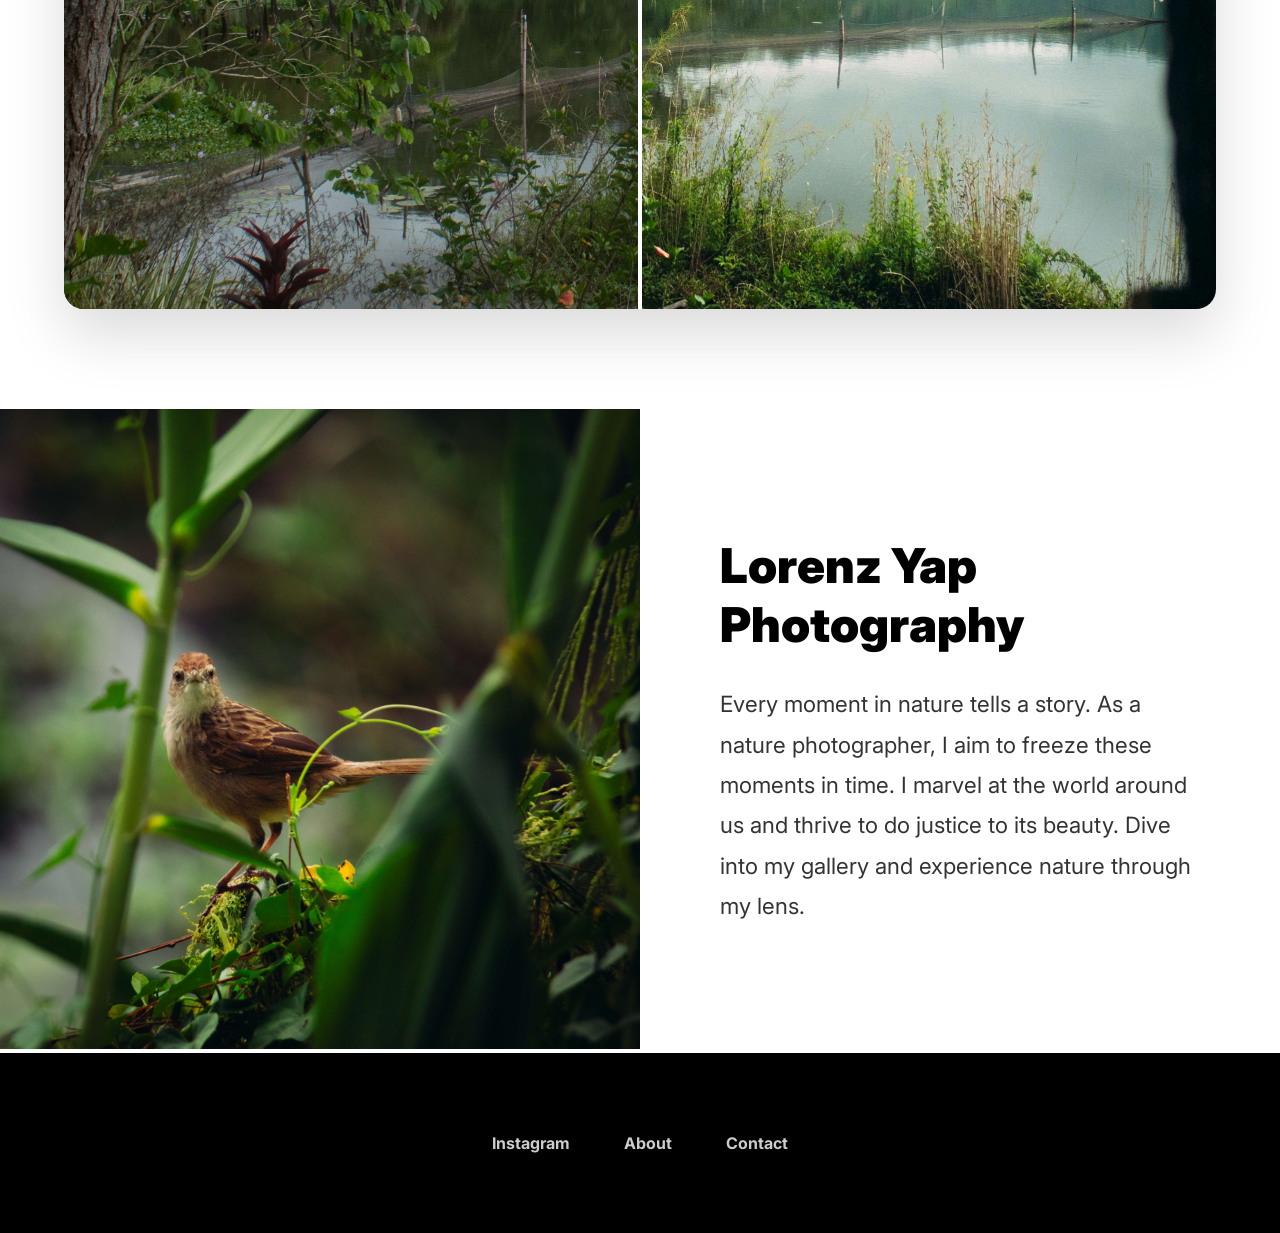
==== commit 3b42202a: "test17" ====
--- a/index.html
+++ b/index.html
@@ -19,6 +19,7 @@
                     <div class="dropdown-content">
                         <a href="equipment.html">Equipment</a>
                         <a href="about.html">About Me</a>
+                        <a href="projects.html">Projects & Skills</a> </div>
                     </div>
                 </div>
                 <a href="contact.html">Contact</a>
--- a/style.css
+++ b/style.css
@@ -1,19 +1,104 @@
 :root { --bg-color: #ffffff; --text-color: #000000; }
-body { background-color: var(--bg-color); color: var(--text-color); font-family: 'Inter', sans-serif; }
 
-.site-navigation { background: #fff; padding: 30px 50px; border-bottom: 1px solid #eee; }
-.nav-container { max-width: 1400px; margin: 0 auto; display: flex; justify-content: space-between; align-items: center; }
-.nav-logo { font-size: 1.8rem; font-weight: 900; }
-.nav-links a { color: #000; text-decoration: none; margin-left: 40px; font-weight: 700; font-size: 1.1rem; }
+/* Remove default browser margin and padding */
+* {
+    margin: 0;
+    padding: 0;
+    box-sizing: border-box;
+}
 
-/* 3:2 Ratio Fixed */
+body { 
+    background-color: var(--bg-color); 
+    color: var(--text-color); 
+    font-family: 'Inter', sans-serif; 
+    overflow-x: hidden; 
+}
+
+/* Navigation */
+.site-navigation { 
+    background-color: #ffffff; 
+    padding: 20px 40px; 
+    position: sticky; 
+    top: 0; 
+    z-index: 1000;
+}
+
+.nav-container { 
+    max-width: 1400px; 
+    margin: 0 auto; 
+    display: flex; 
+    justify-content: space-between; 
+    align-items: center; 
+    flex-wrap: nowrap; 
+}
+
+.nav-logo { 
+    font-weight: 900; 
+    color: #000; 
+    font-size: 1.5rem; 
+    white-space: nowrap; 
+}
+
+.nav-links { 
+    display: flex; 
+    align-items: center; 
+    white-space: nowrap; 
+}
+
+.nav-links a { 
+    color: #333; 
+    text-decoration: none; 
+    margin-left: 30px; 
+    font-weight: 700; 
+    font-size: 1rem;
+    transition: all 0.3s ease;
+}
+
+/* Dropdown */
+.dropdown { 
+    position: relative; 
+    display: inline-block; 
+    margin-left: 30px; 
+    padding: 15px 0; /* Keeps menu open when moving mouse down */
+}
+
+.dropdown-content { 
+    display: none; 
+    position: absolute; 
+    background-color: #ffffff; 
+    min-width: 180px; 
+    box-shadow: 0px 8px 16px rgba(0,0,0,0.1); 
+    top: 100%; 
+    left: 0; 
+    padding: 10px 0;
+    z-index: 1000;
+}
+
+.dropdown-content a { 
+    color: #333 !important; 
+    padding: 10px 15px !important; 
+    display: block; 
+    margin-left: 0 !important; 
+    font-size: 0.9rem !important;
+    transition: all 0.3s ease;
+}
+
+.dropdown:hover .dropdown-content { display: block; }
+
+/* Hover glow effect for ALL links */
+.nav-links a:hover, .dropdown-content a:hover {
+    color: #000;
+    text-shadow: 0 0 8px rgba(0,0,0,0.5);
+    cursor: pointer;
+}
+
+/* Fixed 3:2 Hero Carousel */
 .hero-carousel { width: 100%; aspect-ratio: 3 / 2; overflow: hidden; margin-bottom: 80px; }
 .carousel-slide { width: 100%; height: 100%; display: none; }
 .carousel-slide img { width: 100%; height: 100%; object-fit: cover; }
 
+/* 3:2 Comparison Slider */
 .section-title { text-align: center; font-size: 3.5rem; font-weight: 900; margin-bottom: 50px; }
-
-/* Landscape Slider Fixed */
 .slider-container { position: relative; width: 90%; max-width: 1200px; aspect-ratio: 3 / 2; margin: 0 auto 100px; border-radius: 20px; overflow: hidden; box-shadow: 0 25px 60px rgba(0,0,0,0.15); }
 .slider-img { width: 100%; height: 100%; object-fit: cover; position: absolute; }
 .img-before { position: absolute; top: 0; left: 0; height: 100%; width: 50%; overflow: hidden; z-index: 2; border-right: 2px solid white; }
@@ -22,6 +107,7 @@
 .slider-handle { position: absolute; top: 0; bottom: 0; left: 50%; width: 2px; background: #fff; z-index: 10; pointer-events: none; }
 .slider-button { position: absolute; top: 50%; left: 50%; transform: translate(-50%, -50%); width: 50px; height: 50px; background: #fff; border-radius: 50%; display: flex; align-items: center; justify-content: center; color: #000; font-size: 20px; }
 
+/* About Section 1:1 */
 .about-section { background: #fff; padding: 0; }
 .about-container { display: flex; align-items: center; width: 100%; }
 .about-image-side { width: 50%; aspect-ratio: 1 / 1; }
@@ -30,6 +116,6 @@
 .about-text-side h2 { font-size: 3rem; font-weight: 900; margin-bottom: 30px; }
 .about-text-side p { font-size: 1.4rem; color: #333; line-height: 1.8; }
 
-/* Footer Black */
+/* Black Footer */
 .site-footer { padding: 80px; text-align: center; background: #000; color: #fff; }
 .footer-links a { margin: 0 25px; font-weight: 700; color: #ccc; text-decoration: none; }
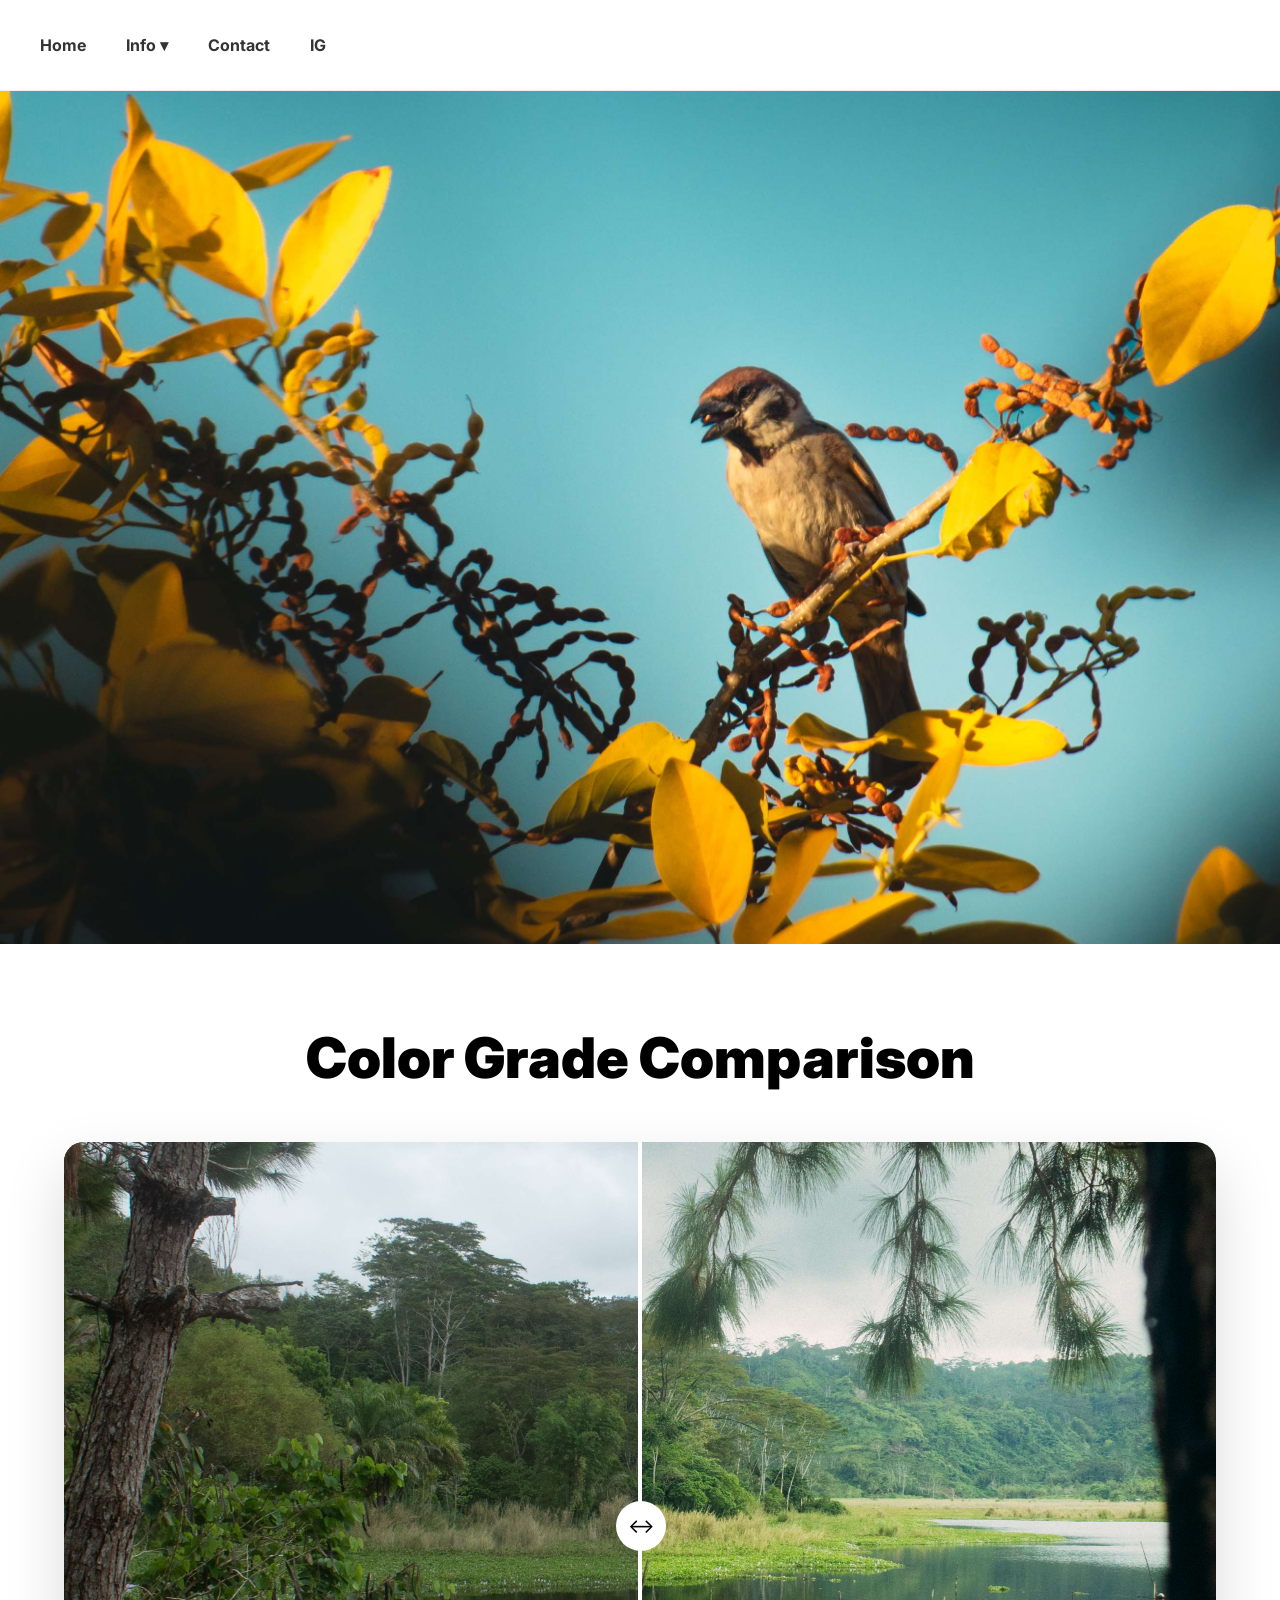
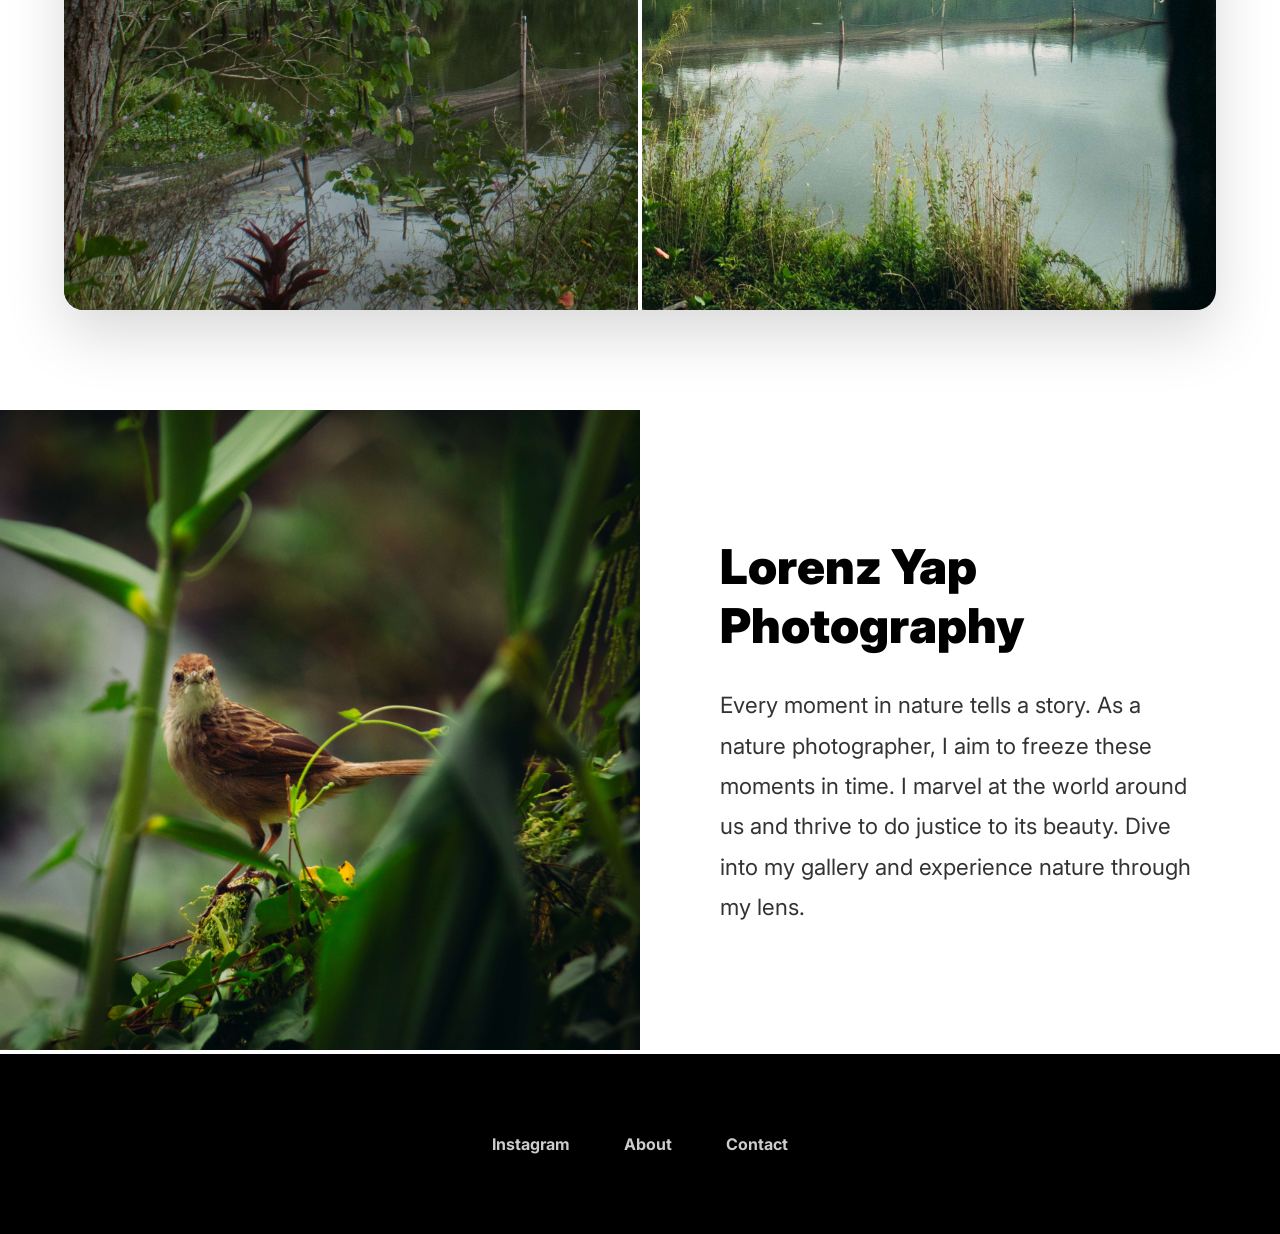
==== commit 758decc2: "test kapoiy na" ====
--- a/index.html
+++ b/index.html
@@ -10,21 +10,19 @@
 <body>
 
     <nav class="site-navigation">
-        <div class="nav-container">
-            <div class="nav-logo">Lorenz Yap Photography</div>
-            <div class="nav-links">
-                <a href="#">Home</a>
-                <div class="dropdown">
-                    <a href="#" class="dropbtn">Info ▾</a>
-                    <div class="dropdown-content">
-                        <a href="equipment.html">Equipment</a>
-                        <a href="about.html">About Me</a>
-                        <a href="projects.html">Projects & Skills</a> </div>
-                    </div>
-                </div>
-                <a href="contact.html">Contact</a>
-                <a href="https://instagram.com" target="_blank" class="social-icon">IG</a>
-            </div>
+      <div class="nav-links">
+    <a href="index.html">Home</a>
+    <div class="dropdown">
+        <a href="#" class="dropbtn">Info ▾</a>
+        <div class="dropdown-content">
+            <a href="equipment.html">Equipment</a>
+            <a href="about.html">About Me</a>
+            <a href="projects.html">Projects & Skills</a>
+        </div>
+    </div>
+    <a href="contact.html">Contact</a>
+    <a href="https://instagram.com" target="_blank">IG</a>
+</div>
         </div>
     </nav>
 
--- a/style.css
+++ b/style.css
@@ -1,103 +1,35 @@
 :root { --bg-color: #ffffff; --text-color: #000000; }
 
-/* Remove default browser margin and padding */
-* {
-    margin: 0;
-    padding: 0;
-    box-sizing: border-box;
-}
+* { margin: 0; padding: 0; box-sizing: border-box; }
+body { background-color: var(--bg-color); color: var(--text-color); font-family: 'Inter', sans-serif; overflow-x: hidden; }
 
-body { 
-    background-color: var(--bg-color); 
-    color: var(--text-color); 
-    font-family: 'Inter', sans-serif; 
-    overflow-x: hidden; 
-}
-
-/* Navigation */
-.site-navigation { 
-    background-color: #ffffff; 
-    padding: 20px 40px; 
-    position: sticky; 
-    top: 0; 
-    z-index: 1000;
-}
-
-.nav-container { 
-    max-width: 1400px; 
-    margin: 0 auto; 
-    display: flex; 
-    justify-content: space-between; 
-    align-items: center; 
-    flex-wrap: nowrap; 
-}
-
-.nav-logo { 
-    font-weight: 900; 
-    color: #000; 
-    font-size: 1.5rem; 
-    white-space: nowrap; 
-}
-
-.nav-links { 
-    display: flex; 
-    align-items: center; 
-    white-space: nowrap; 
-}
+/* Navigation - Force correct color and spacing */
+.site-navigation { background: #fff; padding: 20px 40px; position: sticky; top: 0; z-index: 1000; border-bottom: 1px solid #eee; }
+.nav-container { max-width: 1400px; margin: 0 auto; display: flex; justify-content: space-between; align-items: center; padding: 0 20px; }
+.nav-logo { font-weight: 900; font-size: 1.5rem; }
+.nav-links { display: flex; align-items: center; gap: 40px; margin-left: auto; }
 
 .nav-links a { 
-    color: #333; 
+    color: #333 !important; /* Forces dark grey */
     text-decoration: none; 
-    margin-left: 30px; 
     font-weight: 700; 
-    font-size: 1rem;
-    transition: all 0.3s ease;
+    font-size: 1rem; 
+    transition: 0.3s;
 }
 
 /* Dropdown */
-.dropdown { 
-    position: relative; 
-    display: inline-block; 
-    margin-left: 30px; 
-    padding: 15px 0; /* Keeps menu open when moving mouse down */
-}
-
-.dropdown-content { 
-    display: none; 
-    position: absolute; 
-    background-color: #ffffff; 
-    min-width: 180px; 
-    box-shadow: 0px 8px 16px rgba(0,0,0,0.1); 
-    top: 100%; 
-    left: 0; 
-    padding: 10px 0;
-    z-index: 1000;
-}
-
-.dropdown-content a { 
-    color: #333 !important; 
-    padding: 10px 15px !important; 
-    display: block; 
-    margin-left: 0 !important; 
-    font-size: 0.9rem !important;
-    transition: all 0.3s ease;
-}
-
+.dropdown { position: relative; padding: 15px 0; }
+.dropdown-content { display: none; position: absolute; background: #fff; min-width: 180px; box-shadow: 0 8px 16px rgba(0,0,0,0.1); padding: 10px 0; z-index: 1000; top: 100%; left: 0; }
+.dropdown-content a { color: #333 !important; padding: 10px 15px !important; display: block; font-size: 0.9rem !important; }
 .dropdown:hover .dropdown-content { display: block; }
 
-/* Hover glow effect for ALL links */
-.nav-links a:hover, .dropdown-content a:hover {
-    color: #000;
-    text-shadow: 0 0 8px rgba(0,0,0,0.5);
-    cursor: pointer;
-}
+/* Hover glow effect */
+.nav-links a:hover, .dropdown-content a:hover { color: #000; text-shadow: 0 0 8px rgba(0,0,0,0.5); cursor: pointer; }
 
-/* Fixed 3:2 Hero Carousel */
+/* Hero and Slider */
 .hero-carousel { width: 100%; aspect-ratio: 3 / 2; overflow: hidden; margin-bottom: 80px; }
 .carousel-slide { width: 100%; height: 100%; display: none; }
 .carousel-slide img { width: 100%; height: 100%; object-fit: cover; }
-
-/* 3:2 Comparison Slider */
 .section-title { text-align: center; font-size: 3.5rem; font-weight: 900; margin-bottom: 50px; }
 .slider-container { position: relative; width: 90%; max-width: 1200px; aspect-ratio: 3 / 2; margin: 0 auto 100px; border-radius: 20px; overflow: hidden; box-shadow: 0 25px 60px rgba(0,0,0,0.15); }
 .slider-img { width: 100%; height: 100%; object-fit: cover; position: absolute; }
@@ -107,7 +39,7 @@
 .slider-handle { position: absolute; top: 0; bottom: 0; left: 50%; width: 2px; background: #fff; z-index: 10; pointer-events: none; }
 .slider-button { position: absolute; top: 50%; left: 50%; transform: translate(-50%, -50%); width: 50px; height: 50px; background: #fff; border-radius: 50%; display: flex; align-items: center; justify-content: center; color: #000; font-size: 20px; }
 
-/* About Section 1:1 */
+/* About Section */
 .about-section { background: #fff; padding: 0; }
 .about-container { display: flex; align-items: center; width: 100%; }
 .about-image-side { width: 50%; aspect-ratio: 1 / 1; }
@@ -116,6 +48,12 @@
 .about-text-side h2 { font-size: 3rem; font-weight: 900; margin-bottom: 30px; }
 .about-text-side p { font-size: 1.4rem; color: #333; line-height: 1.8; }
 
-/* Black Footer */
+/* Contact Page */
+.contact-page-container { display: flex; width: 100%; min-height: 70vh; }
+.contact-image-side { width: 50%; }
+.contact-image-side img { width: 100%; height: 100%; object-fit: cover; display: block; }
+.contact-form-side { width: 50%; padding: 80px; display: flex; flex-direction: column; justify-content: center; }
+
+/* Footer */
 .site-footer { padding: 80px; text-align: center; background: #000; color: #fff; }
 .footer-links a { margin: 0 25px; font-weight: 700; color: #ccc; text-decoration: none; }
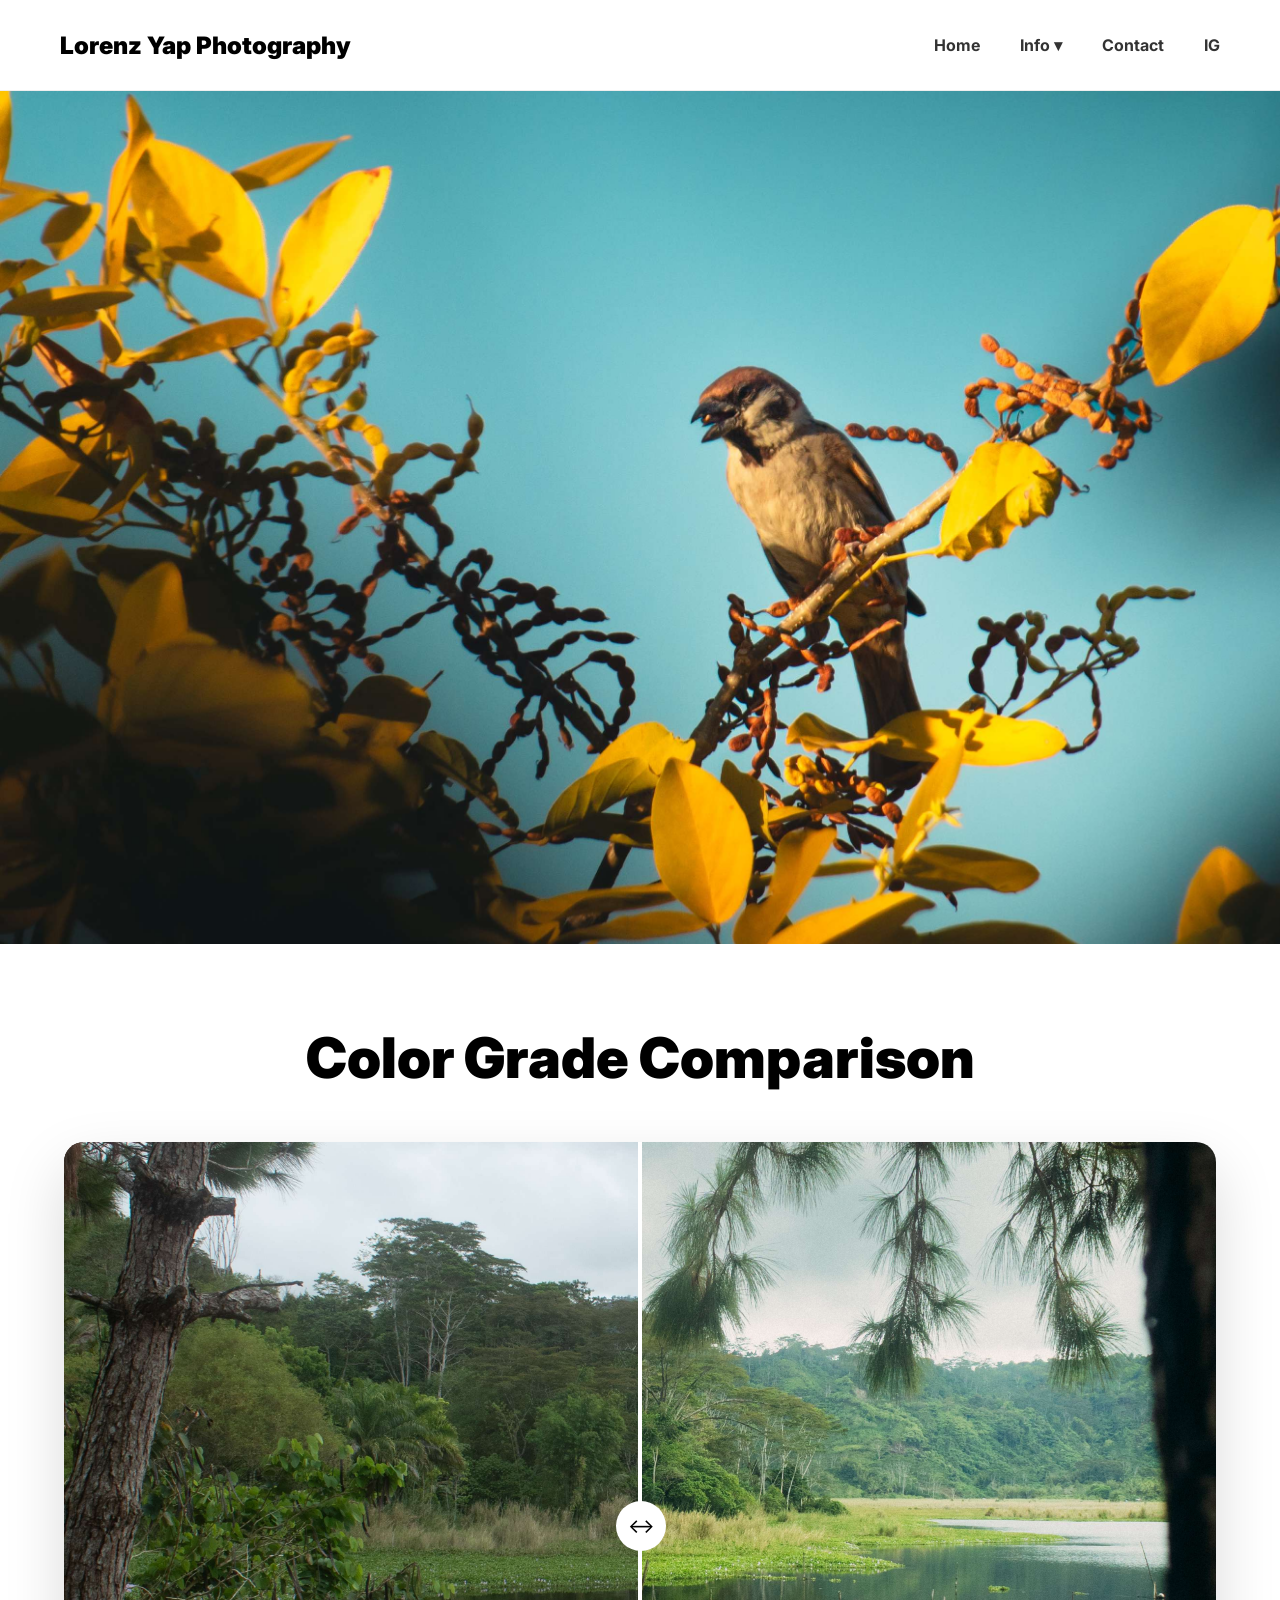
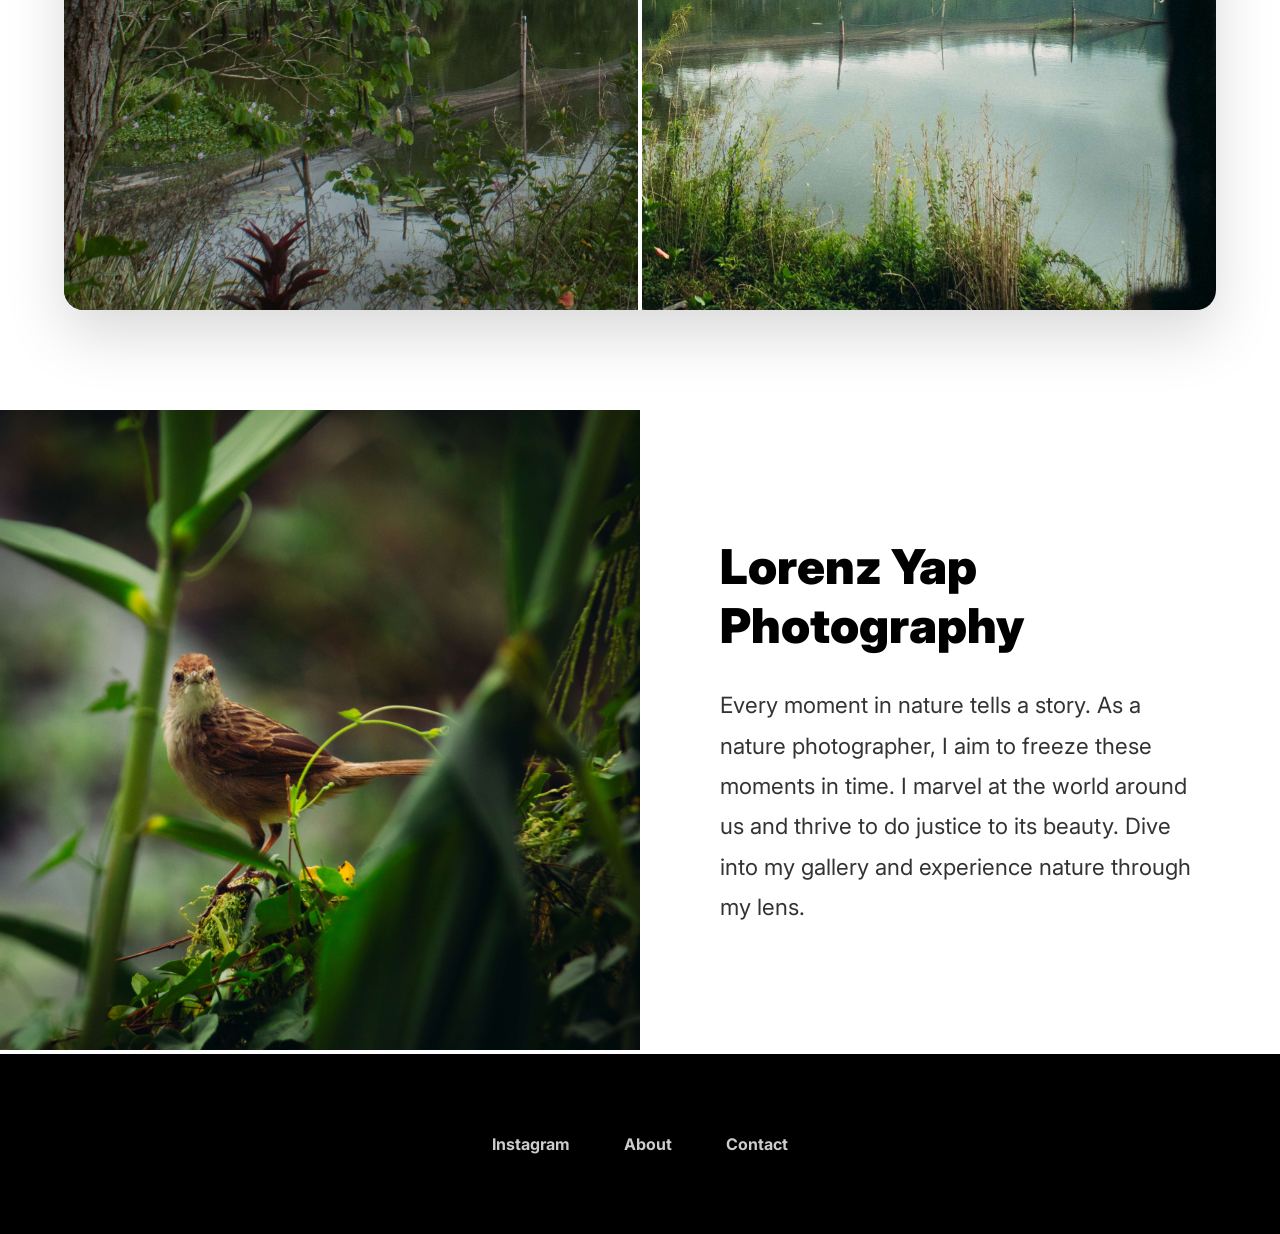
==== commit 3c86aa9e: "kapoynakaau" ====
--- a/index.html
+++ b/index.html
@@ -9,22 +9,24 @@
 </head>
 <body>
 
-    <nav class="site-navigation">
-      <div class="nav-links">
-    <a href="index.html">Home</a>
-    <div class="dropdown">
-        <a href="#" class="dropbtn">Info ▾</a>
-        <div class="dropdown-content">
-            <a href="equipment.html">Equipment</a>
-            <a href="about.html">About Me</a>
-            <a href="projects.html">Projects & Skills</a>
+   <nav class="site-navigation">
+    <div class="nav-container">
+        <div class="nav-logo">Lorenz Yap Photography</div>
+        <div class="nav-links">
+            <a href="index.html">Home</a>
+            <div class="dropdown">
+                <a href="#" class="dropbtn">Info ▾</a>
+                <div class="dropdown-content">
+                    <a href="equipment.html">Equipment</a>
+                    <a href="about.html">About Me</a>
+                    <a href="projects.html">Projects & Skills</a>
+                </div>
+            </div>
+            <a href="contact.html">Contact</a>
+            <a href="https://instagram.com" target="_blank">IG</a>
         </div>
     </div>
-    <a href="contact.html">Contact</a>
-    <a href="https://instagram.com" target="_blank">IG</a>
-</div>
-        </div>
-    </nav>
+</nav>
 
     <section class="hero-carousel">
         <div class="carousel-slide fade"><img src="Sparrow.jpg"></div>
--- a/style.css
+++ b/style.css
@@ -1,21 +1,14 @@
 :root { --bg-color: #ffffff; --text-color: #000000; }
-
 * { margin: 0; padding: 0; box-sizing: border-box; }
 body { background-color: var(--bg-color); color: var(--text-color); font-family: 'Inter', sans-serif; overflow-x: hidden; }
 
-/* Navigation - Force correct color and spacing */
+/* Navigation - Locked In */
 .site-navigation { background: #fff; padding: 20px 40px; position: sticky; top: 0; z-index: 1000; border-bottom: 1px solid #eee; }
 .nav-container { max-width: 1400px; margin: 0 auto; display: flex; justify-content: space-between; align-items: center; padding: 0 20px; }
-.nav-logo { font-weight: 900; font-size: 1.5rem; }
+.nav-logo { font-weight: 900; font-size: 1.5rem; color: #000; white-space: nowrap; }
 .nav-links { display: flex; align-items: center; gap: 40px; margin-left: auto; }
-
-.nav-links a { 
-    color: #333 !important; /* Forces dark grey */
-    text-decoration: none; 
-    font-weight: 700; 
-    font-size: 1rem; 
-    transition: 0.3s;
-}
+.nav-links a { color: #333 !important; text-decoration: none; font-weight: 700; font-size: 1rem; transition: 0.3s; }
+.nav-links a:hover { color: #000; text-shadow: 0 0 8px rgba(0,0,0,0.5); cursor: pointer; }
 
 /* Dropdown */
 .dropdown { position: relative; padding: 15px 0; }
@@ -23,13 +16,11 @@
 .dropdown-content a { color: #333 !important; padding: 10px 15px !important; display: block; font-size: 0.9rem !important; }
 .dropdown:hover .dropdown-content { display: block; }
 
-/* Hover glow effect */
-.nav-links a:hover, .dropdown-content a:hover { color: #000; text-shadow: 0 0 8px rgba(0,0,0,0.5); cursor: pointer; }
-
-/* Hero and Slider */
+/* Components */
 .hero-carousel { width: 100%; aspect-ratio: 3 / 2; overflow: hidden; margin-bottom: 80px; }
 .carousel-slide { width: 100%; height: 100%; display: none; }
 .carousel-slide img { width: 100%; height: 100%; object-fit: cover; }
+
 .section-title { text-align: center; font-size: 3.5rem; font-weight: 900; margin-bottom: 50px; }
 .slider-container { position: relative; width: 90%; max-width: 1200px; aspect-ratio: 3 / 2; margin: 0 auto 100px; border-radius: 20px; overflow: hidden; box-shadow: 0 25px 60px rgba(0,0,0,0.15); }
 .slider-img { width: 100%; height: 100%; object-fit: cover; position: absolute; }
@@ -39,7 +30,6 @@
 .slider-handle { position: absolute; top: 0; bottom: 0; left: 50%; width: 2px; background: #fff; z-index: 10; pointer-events: none; }
 .slider-button { position: absolute; top: 50%; left: 50%; transform: translate(-50%, -50%); width: 50px; height: 50px; background: #fff; border-radius: 50%; display: flex; align-items: center; justify-content: center; color: #000; font-size: 20px; }
 
-/* About Section */
 .about-section { background: #fff; padding: 0; }
 .about-container { display: flex; align-items: center; width: 100%; }
 .about-image-side { width: 50%; aspect-ratio: 1 / 1; }
@@ -48,12 +38,10 @@
 .about-text-side h2 { font-size: 3rem; font-weight: 900; margin-bottom: 30px; }
 .about-text-side p { font-size: 1.4rem; color: #333; line-height: 1.8; }
 
-/* Contact Page */
+.site-footer { padding: 80px; text-align: center; background: #000; color: #fff; }
+.footer-links a { margin: 0 25px; font-weight: 700; color: #ccc; text-decoration: none; }
+
 .contact-page-container { display: flex; width: 100%; min-height: 70vh; }
 .contact-image-side { width: 50%; }
 .contact-image-side img { width: 100%; height: 100%; object-fit: cover; display: block; }
-.contact-form-side { width: 50%; padding: 80px; display: flex; flex-direction: column; justify-content: center; }
-
-/* Footer */
-.site-footer { padding: 80px; text-align: center; background: #000; color: #fff; }
-.footer-links a { margin: 0 25px; font-weight: 700; color: #ccc; text-decoration: none; }+.contact-form-side { width: 50%; padding: 80px; display: flex; flex-direction: column; justify-content: center; }
